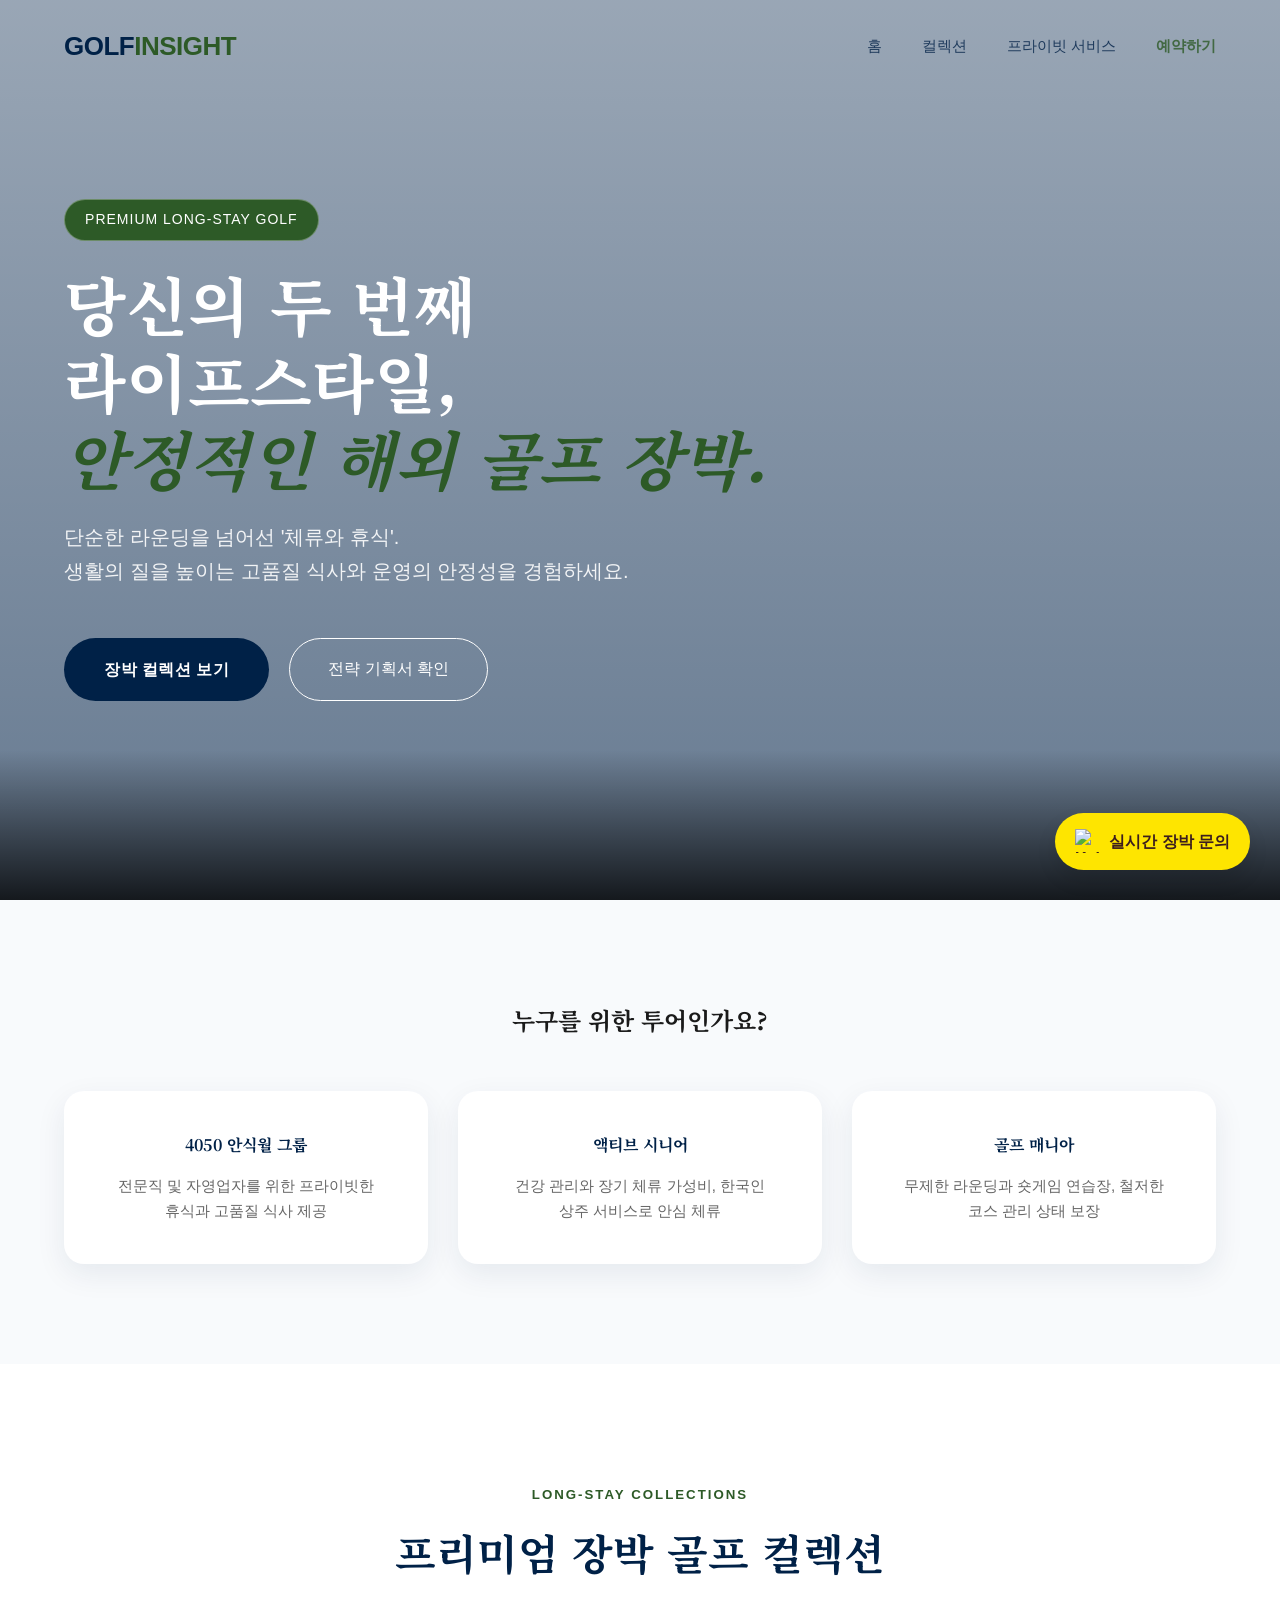
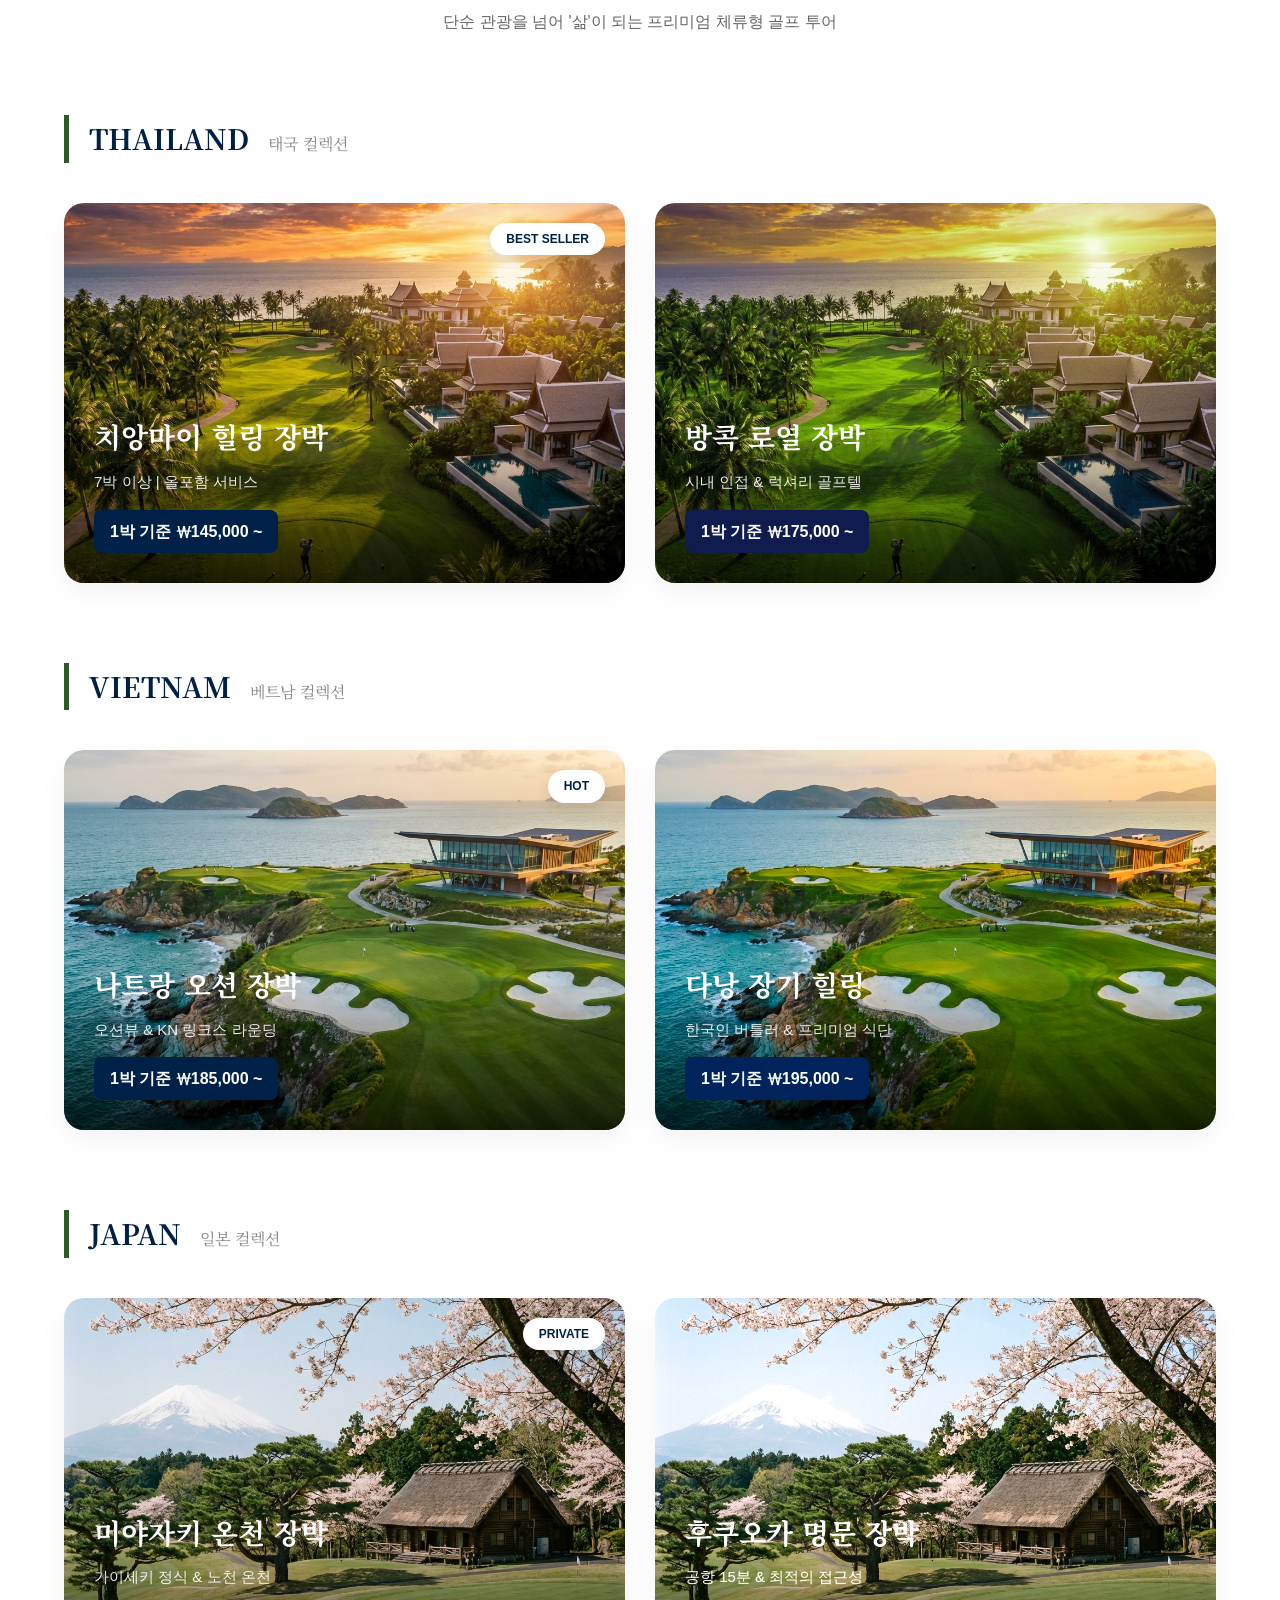
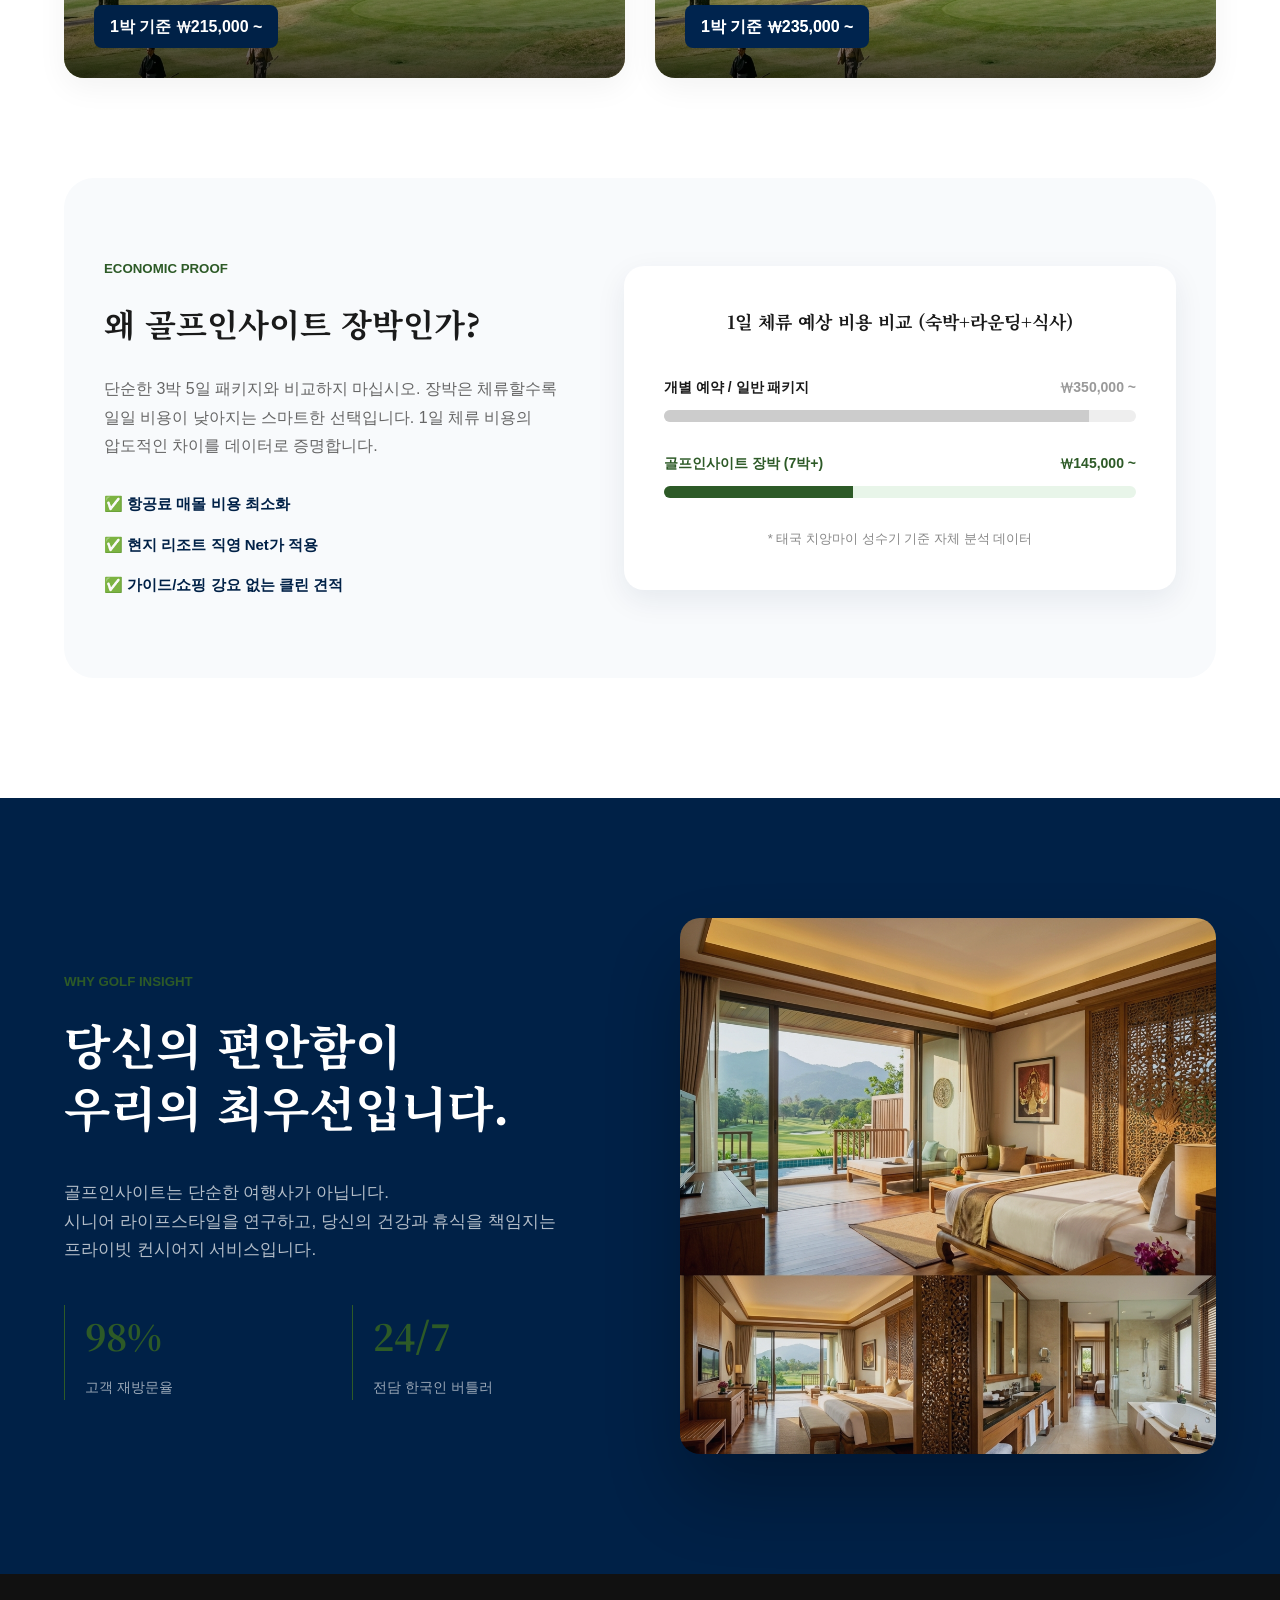
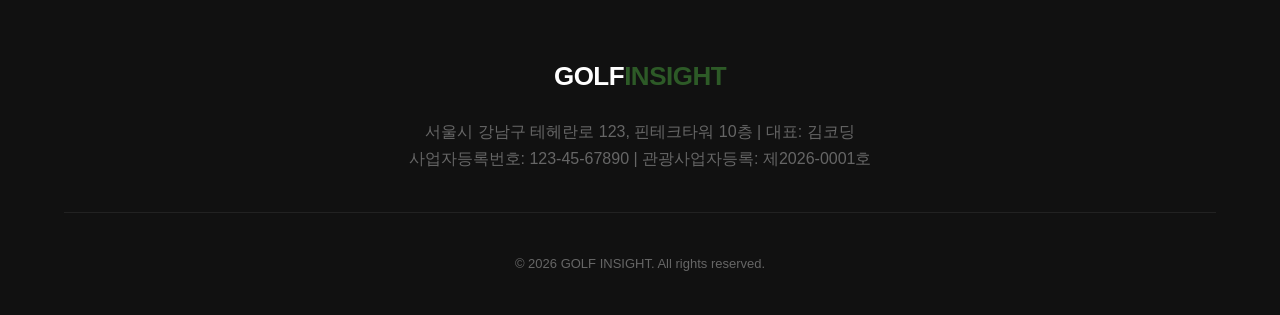
==== index.html @ 1e16a537 "Initialize Premium Golf Long-stay Platform with Firebase and Admin Dashboard" ====
<!DOCTYPE html>
<html lang="ko">

<head>
    <meta charset="UTF-8">
    <meta name="viewport" content="width=device-width, initial-scale=1.0">
    <title>골프인사이트 | 시니어 프리미엄 골프 투어</title>
    <meta name="description" content="당신의 두 번째 청춘을 위한 명품 장박 골프. 치앙마이, 나트랑, 미야자키 프리미엄 골프 여행.">
    <link rel="stylesheet" href="style.css">
    <style>
        /* Page Specific Overrides */
        .hero {
            height: 100vh;
            background: linear-gradient(rgba(0, 33, 71, 0.4), rgba(0, 33, 71, 0.6)), url('modern_golf_longstay_hero_1771757573172.png');
            background-size: cover;
            background-position: center;
            display: flex;
            align-items: center;
            color: white;
            position: relative;
        }

        .hero::after {
            content: '';
            position: absolute;
            bottom: 0;
            left: 0;
            width: 100%;
            height: 150px;
            background: linear-gradient(to top, rgba(0, 0, 0, 0.8), transparent);
        }

        .hero-content {
            position: relative;
            z-index: 10;
            max-width: 900px;
            padding: 0 5%;
        }

        .hero-badge {
            display: inline-block;
            padding: 8px 20px;
            border: 1px solid rgba(255, 255, 255, 0.3);
            background: rgba(255, 255, 255, 0.1);
            backdrop-filter: blur(10px);
            border-radius: 50px;
            font-size: 14px;
            letter-spacing: 1px;
            margin-bottom: 24px;
            color: var(--accent);
            text-transform: uppercase;
        }

        .hero h1 {
            font-size: clamp(40px, 5vw, 72px);
            line-height: 1.2;
            margin-bottom: 24px;
            font-weight: 700;
        }

        .hero h1 span {
            color: var(--accent);
            font-family: 'Noto Serif KR', serif;
            font-style: italic;
        }

        .hero p {
            font-size: clamp(16px, 2vw, 20px);
            opacity: 0.9;
            margin-bottom: 50px;
            max-width: 600px;
            font-weight: 300;
        }

        .tour-card {
            background: white;
            border-radius: 20px;
            overflow: hidden;
            box-shadow: 0 10px 30px rgba(0, 0, 0, 0.05);
            transition: all 0.4s ease;
            position: relative;
        }

        .tour-card:hover {
            transform: translateY(-10px);
            box-shadow: 0 30px 60px rgba(0, 0, 0, 0.1);
        }

        .card-img {
            height: 380px;
            background-size: cover;
            background-position: center;
            position: relative;
        }

        .card-img::before {
            content: '';
            position: absolute;
            top: 0;
            left: 0;
            width: 100%;
            height: 100%;
            background: linear-gradient(to bottom, transparent 60%, rgba(0, 0, 0, 0.7));
        }

        .card-overlay {
            position: absolute;
            bottom: 30px;
            left: 30px;
            color: white;
            z-index: 2;
        }

        .card-overlay h3 {
            font-size: 28px;
            margin-bottom: 8px;
            color: white;
        }

        .card-overlay p {
            font-size: 15px;
            opacity: 0.9;
            font-weight: 300;
        }

        .badge-top {
            position: absolute;
            top: 20px;
            right: 20px;
            background: white;
            color: var(--primary);
            padding: 6px 16px;
            border-radius: 30px;
            font-size: 12px;
            font-weight: 700;
            box-shadow: 0 5px 15px rgba(0, 0, 0, 0.1);
        }

        .price-chip {
            display: inline-block;
            background: var(--accent);
            color: white;
            padding: 8px 16px;
            border-radius: 8px;
            font-weight: 600;
            margin-top: 15px;
        }
    </style>
</head>

<body>
    <header class="header">
        <div class="container nav">
            <div class="logo">GOLF<span>INSIGHT</span></div>
            <nav class="nav-links">
                <a href="#hero">홈</a>
                <a href="#tours">컬렉션</a>
                <a href="#trust">프라이빗 서비스</a>
                <a href="detail.html" style="color: var(--accent); font-weight: 700;">예약하기</a>
            </nav>
        </div>
    </header>

    <main>
        <!-- Hero Section -->
        <section id="hero" class="hero">
            <div class="hero-content fade-in-up">
                <span class="hero-badge" style="background: var(--accent); color: white;">PREMIUM LONG-STAY GOLF</span>
                <h1>당신의 두 번째 라이프스타일,<br><span>안정적인 해외 골프 장박.</span></h1>
                <p>단순한 라운딩을 넘어선 '체류와 휴식'.<br>생활의 질을 높이는 고품질 식사와 운영의 안정성을 경험하세요.</p>
                <div style="display: flex; gap: 20px;">
                    <a href="detail.html" class="btn-premium">장박 컬렉션 보기</a>
                    <a href="#tours" class="btn-outline">전략 기획서 확인</a>
                </div>
            </div>
        </section>

        <!-- Target Audience Section -->
        <section style="padding: 100px 0; background: var(--bg-alt);">
            <div class="container text-center">
                <h2 style="margin-bottom: 50px;">누구를 위한 투어인가요?</h2>
                <div style="display: grid; grid-template-columns: repeat(auto-fit, minmax(280px, 1fr)); gap: 30px;">
                    <div style="background: white; padding: 40px; border-radius: 20px; box-shadow: var(--shadow);">
                        <h4 style="color: var(--primary); margin-bottom: 15px;">4050 안식월 그룹</h4>
                        <p style="font-size: 15px; color: #666;">전문직 및 자영업자를 위한 프라이빗한 휴식과 고품질 식사 제공</p>
                    </div>
                    <div style="background: white; padding: 40px; border-radius: 20px; box-shadow: var(--shadow);">
                        <h4 style="color: var(--primary); margin-bottom: 15px;">액티브 시니어</h4>
                        <p style="font-size: 15px; color: #666;">건강 관리와 장기 체류 가성비, 한국인 상주 서비스로 안심 체류</p>
                    </div>
                    <div style="background: white; padding: 40px; border-radius: 20px; box-shadow: var(--shadow);">
                        <h4 style="color: var(--primary); margin-bottom: 15px;">골프 매니아</h4>
                        <p style="font-size: 15px; color: #666;">무제한 라운딩과 숏게임 연습장, 철저한 코스 관리 상태 보장</p>
                    </div>
                </div>
            </div>
        </section>

        <!-- Collections Section -->
        <section id="tours" style="padding: 120px 0; background: #fff;">
            <div class="container">
                <div style="text-align: center; margin-bottom: 80px;">
                    <h5 style="color: var(--accent); letter-spacing: 2px; font-weight: 600; margin-bottom: 10px;">
                        LONG-STAY COLLECTIONS</h5>
                    <h2 style="font-size: 42px; font-weight: 700; color: var(--primary);">프리미엄 장박 골프 컬렉션</h2>
                    <p style="color: #666; margin-top: 20px;">단순 관광을 넘어 '삶'이 되는 프리미엄 체류형 골프 투어</p>
                </div>

                <div style="display: flex; flex-direction: column; gap: 80px;">
                    <!-- THAILAND SECTION -->
                    <div>
                        <div style="border-left: 5px solid var(--accent); padding-left: 20px; margin-bottom: 40px;">
                            <h3 style="font-size: 28px; color: var(--primary);">THAILAND <span
                                    style="font-size: 16px; font-weight: 400; color: #888; margin-left: 10px;">태국
                                    컬렉션</span></h3>
                        </div>
                        <div id="thailand-grid"
                            style="display: grid; grid-template-columns: repeat(auto-fit, minmax(350px, 1fr)); gap: 30px;">
                            <a href="detail.html" class="tour-card">
                                <div class="card-img" style="background-image: url('thailand.png');">
                                    <span class="badge-top">BEST SELLER</span>
                                    <div class="card-overlay">
                                        <h3>치앙마이 힐링 장박</h3>
                                        <p>7박 이상 | 올포함 서비스</p>
                                        <div class="price-chip" style="background: var(--primary); color: white;">1박 기준
                                            ₩145,000 ~</div>
                                    </div>
                                </div>
                            </a>
                            <div class="tour-card">
                                <div class="card-img"
                                    style="background-image: url('thailand.png'); filter: hue-rotate(20deg);">
                                    <div class="card-overlay">
                                        <h3>방콕 로열 장박</h3>
                                        <p>시내 인접 & 럭셔리 골프텔</p>
                                        <div class="price-chip" style="background: var(--primary); color: white;">1박 기준
                                            ₩175,000 ~</div>
                                    </div>
                                </div>
                            </div>
                        </div>
                    </div>

                    <!-- VIETNAM SECTION -->
                    <div>
                        <div style="border-left: 5px solid var(--accent); padding-left: 20px; margin-bottom: 40px;">
                            <h3 style="font-size: 28px; color: var(--primary);">VIETNAM <span
                                    style="font-size: 16px; font-weight: 400; color: #888; margin-left: 10px;">베트남
                                    컬렉션</span></h3>
                        </div>
                        <div id="vietnam-grid"
                            style="display: grid; grid-template-columns: repeat(auto-fit, minmax(350px, 1fr)); gap: 30px;">
                            <div class="tour-card">
                                <div class="card-img" style="background-image: url('vietnam.png');">
                                    <span class="badge-top">HOT</span>
                                    <div class="card-overlay">
                                        <h3>나트랑 오션 장박</h3>
                                        <p>오션뷰 & KN 링크스 라운딩</p>
                                        <div class="price-chip" style="background: var(--primary); color: white;">1박 기준
                                            ₩185,000 ~</div>
                                    </div>
                                </div>
                            </div>
                            <div class="tour-card">
                                <div class="card-img"
                                    style="background-image: url('vietnam.png'); filter: saturate(1.5);">
                                    <div class="card-overlay">
                                        <h3>다낭 장기 힐링</h3>
                                        <p>한국인 버틀러 & 프리미엄 식단</p>
                                        <div class="price-chip" style="background: var(--primary); color: white;">1박 기준
                                            ₩195,000 ~</div>
                                    </div>
                                </div>
                            </div>
                        </div>
                    </div>

                    <!-- JAPAN SECTION -->
                    <div>
                        <div style="border-left: 5px solid var(--accent); padding-left: 20px; margin-bottom: 40px;">
                            <h3 style="font-size: 28px; color: var(--primary);">JAPAN <span
                                    style="font-size: 16px; font-weight: 400; color: #888; margin-left: 10px;">일본
                                    컬렉션</span></h3>
                        </div>
                        <div id="japan-grid"
                            style="display: grid; grid-template-columns: repeat(auto-fit, minmax(350px, 1fr)); gap: 30px;">
                            <div class="tour-card">
                                <div class="card-img" style="background-image: url('japan.png');">
                                    <span class="badge-top">PRIVATE</span>
                                    <div class="card-overlay">
                                        <h3>미야자키 온천 장박</h3>
                                        <p>가이세키 정식 & 노천 온천</p>
                                        <div class="price-chip" style="background: var(--primary); color: white;">1박 기준
                                            ₩215,000 ~</div>
                                    </div>
                                </div>
                            </div>
                            <div class="tour-card">
                                <div class="card-img"
                                    style="background-image: url('japan.png'); filter: brightness(1.1);">
                                    <div class="card-overlay">
                                        <h3>후쿠오카 명문 장박</h3>
                                        <p>공항 15분 & 최적의 접근성</p>
                                        <div class="price-chip" style="background: var(--primary); color: white;">1박 기준
                                            ₩235,000 ~</div>
                                    </div>
                                </div>
                            </div>
                        </div>
                    </div>
                </div>

                <!-- Economic Proof Section -->
                <div
                    style="margin-top: 100px; background: var(--bg-alt); padding: 80px 40px; border-radius: 30px; display: grid; grid-template-columns: 1fr 1.2fr; gap: 60px; align-items: center;">
                    <div>
                        <h5 style="color: var(--accent); margin-bottom: 15px;">ECONOMIC PROOF</h5>
                        <h2 style="font-size: 32px; margin-bottom: 25px;">왜 골프인사이트 장박인가?</h2>
                        <p style="color: #666; line-height: 1.8; margin-bottom: 30px;">
                            단순한 3박 5일 패키지와 비교하지 마십시오. 장박은 체류할수록 일일 비용이 낮아지는 스마트한 선택입니다. 1일 체류 비용의 압도적인 차이를 데이터로 증명합니다.
                        </p>
                        <ul style="display: grid; gap: 15px;">
                            <li
                                style="display: flex; align-items: center; gap: 10px; font-size: 15px; color: var(--primary); font-weight: 600;">
                                ✅ 항공료 매몰 비용 최소화</li>
                            <li
                                style="display: flex; align-items: center; gap: 10px; font-size: 15px; color: var(--primary); font-weight: 600;">
                                ✅ 현지 리조트 직영 Net가 적용</li>
                            <li
                                style="display: flex; align-items: center; gap: 10px; font-size: 15px; color: var(--primary); font-weight: 600;">
                                ✅ 가이드/쇼핑 강요 없는 클린 견적</li>
                        </ul>
                    </div>
                    <!-- Comparison Chart (CSS Based) -->
                    <div style="background: white; padding: 40px; border-radius: 20px; box-shadow: var(--shadow);">
                        <h4 style="text-align: center; margin-bottom: 40px; font-size: 18px;">1일 체류 예상 비용 비교 (숙박+라운딩+식사)
                        </h4>

                        <div style="margin-bottom: 30px;">
                            <div
                                style="display: flex; justify-content: space-between; margin-bottom: 10px; font-size: 14px; font-weight: 600;">
                                <span>개별 예약 / 일반 패키지</span>
                                <span style="color: #999;">₩350,000 ~</span>
                            </div>
                            <div style="height: 12px; background: #eee; border-radius: 10px; overflow: hidden;">
                                <div style="height: 100%; width: 90%; background: #ccc;"></div>
                            </div>
                        </div>

                        <div>
                            <div
                                style="display: flex; justify-content: space-between; margin-bottom: 10px; font-size: 14px; font-weight: 700; color: var(--accent);">
                                <span>골프인사이트 장박 (7박+)</span>
                                <span>₩145,000 ~</span>
                            </div>
                            <div style="height: 12px; background: #e8f5e9; border-radius: 10px; overflow: hidden;">
                                <div style="height: 100%; width: 40%; background: var(--accent);"></div>
                            </div>
                        </div>

                        <p style="margin-top: 30px; text-align: center; font-size: 13px; color: #888;">* 태국 치앙마이 성수기 기준
                            자체 분석 데이터</p>
                    </div>
                </div>
            </div>
        </section>

        <!-- Trust Section -->
        <section id="trust" style="background: var(--primary); padding: 120px 0; color: white;">
            <div class="container"
                style="display: grid; grid-template-columns: 1fr 1fr; gap: 80px; align-items: center;">
                <div>
                    <h5 style="color: var(--accent); margin-bottom: 20px;">WHY GOLF INSIGHT</h5>
                    <h2 style="font-size: 48px; line-height: 1.3; margin-bottom: 40px;">당신의 편안함이<br>우리의 최우선입니다.</h2>
                    <p style="opacity: 0.7; margin-bottom: 40px; font-size: 17px;">골프인사이트는 단순한 여행사가 아닙니다.<br>시니어 라이프스타일을
                        연구하고, 당신의 건강과 휴식을 책임지는<br>프라이빗 컨시어지 서비스입니다.</p>

                    <div style="display: grid; grid-template-columns: 1fr 1fr; gap: 40px;">
                        <div style="border-left: 1px solid var(--accent); padding-left: 20px;">
                            <h4 style="font-size: 36px; color: var(--accent); margin-bottom: 10px;">98%</h4>
                            <p style="font-size: 14px; opacity: 0.6;">고객 재방문율</p>
                        </div>
                        <div style="border-left: 1px solid var(--accent); padding-left: 20px;">
                            <h4 style="font-size: 36px; color: var(--accent); margin-bottom: 10px;">24/7</h4>
                            <p style="font-size: 14px; opacity: 0.6;">전담 한국인 버틀러</p>
                        </div>
                    </div>
                </div>
                <div>
                    <img src="room.png" alt="Luxury Room"
                        style="border-radius: 20px; box-shadow: 0 40px 80px rgba(0,0,0,0.3); opacity: 0.9;">
                </div>
            </div>
        </section>
    </main>

    <footer style="background: #111; color: #666; padding: 80px 0 40px;">
        <div class="container" style="text-align: center;">
            <div class="logo" style="margin-bottom: 20px; color: white;">GOLF<span>INSIGHT</span></div>
            <p style="margin-bottom: 40px;">서울시 강남구 테헤란로 123, 핀테크타워 10층 | 대표: 김코딩<br>사업자등록번호: 123-45-67890 | 관광사업자등록:
                제2026-0001호</p>
            <p style="font-size: 13px; border-top: 1px solid #222; padding-top: 40px;">&copy; 2026 GOLF INSIGHT. All
                rights reserved.</p>
        </div>
    </footer>

    <div id="kakao-widget" style="position: fixed; bottom: 30px; right: 30px; z-index: 9999; cursor: pointer;">
        <div
            style="background: #fee500; color: #3c1e1e; padding: 15px 20px; border-radius: 50px; display: flex; align-items: center; gap: 10px; font-weight: 700; box-shadow: 0 10px 20px rgba(0,0,0,0.1);">
            <img src="https://developers.kakao.com/assets/img/about/logos/kakaotalksharing/kakaotalk_sharing_btn_medium.png"
                width="24" height="24" alt="Kakao">
            실시간 장박 문의
        </div>
    </div>

    <script src="script.js"></script>
    <script>
        // Inline script for hero animation just in case
        window.addEventListener('scroll', function () {
            const header = document.querySelector('.header');
            if (window.scrollY > 50) {
                header.classList.add('scrolled');
            } else {
                header.classList.remove('scrolled');
            }
        });
    </script>
    <script type="module">
        import { initializeApp } from "https://www.gstatic.com/firebasejs/12.9.0/firebase-app.js";
        import { getFirestore, collection, getDocs, query, orderBy } from "https://www.gstatic.com/firebasejs/12.9.0/firebase-firestore.js";

        const firebaseConfig = {
            apiKey: "AIzaSyA3M8WPLdWnYi1vvXI-gmeQmXx7R2zmkgg",
            authDomain: "golf-insight-ed4f1.firebaseapp.com",
            projectId: "golf-insight-ed4f1",
            storageBucket: "golf-insight-ed4f1.firebasestorage.app",
            messagingSenderId: "689916258177",
            appId: "1:689916258177:web:8e5b8be5b0b6a585082a80",
            measurementId: "G-FMX5NKG9VJ"
        };

        const app = initializeApp(firebaseConfig);
        const db = getFirestore(app);
        const productsCol = collection(db, "products");

        async function loadProducts() {
            try {
                const q = query(productsCol, orderBy("createdAt", "desc"));
                const querySnapshot = await getDocs(q);

                querySnapshot.forEach(docSnap => {
                    const product = docSnap.data();
                    const gridId = `${product.country.toLowerCase()}-grid`;
                    const grid = document.getElementById(gridId);

                    if (grid) {
                        const card = document.createElement('div');
                        card.className = 'tour-card';
                        card.innerHTML = `
                            <div class="card-img" style="background-image: url('${product.image}');">
                                ${product.badge ? `<span class="badge-top">${product.badge}</span>` : ''}
                                <div class="card-overlay">
                                    <h3>${product.title}</h3>
                                    <p>${product.highlights}</p>
                                    <div class="price-chip" style="background: var(--primary); color: white;">1박 기준 ₩${Number(product.price).toLocaleString()} ~</div>
                                </div>
                            </div>
                        `;
                        grid.appendChild(card);
                    }
                });
            } catch (error) {
                console.error("Error loading products from Firestore:", error);
            }
        }

        document.addEventListener('DOMContentLoaded', loadProducts);
    </script>
</body>

</html>
---- style.css ----
@import url('https://fonts.googleapis.com/css2?family=Noto+Serif+KR:wght@300;400;600;700&family=Pretendard:wght@300;400;600;700&display=swap');

:root {
    --primary: #002147;
    /* Deep Navy - Trust */
    --primary-light: #003366;
    --accent: #2D5A27;
    /* Golf Green - Luxury */
    --accent-light: #e8f5e9;
    --text-dark: #1a1a1a;
    --text-light: #ffffff;
    --bg-light: #ffffff;
    /* Clean White Background */
    --bg-alt: #f8fafc;
    --white: #ffffff;
    --border: #e2e8f0;
    --shadow: 0 10px 30px rgba(0, 33, 71, 0.08);
    --transition: all 0.4s cubic-bezier(0.4, 0, 0.2, 1);
}

* {
    margin: 0;
    padding: 0;
    box-sizing: border-box;
}

body {
    font-family: 'Pretendard', sans-serif;
    color: var(--text-dark);
    line-height: 1.7;
    background-color: var(--bg-light);
    word-break: keep-all;
    /* Korean typography best practice */
}

h1,
h2,
h3,
h4,
.serif {
    font-family: 'Noto Serif KR', serif;
}

.container {
    max-width: 1200px;
    margin: 0 auto;
    padding: 0 24px;
}

a {
    text-decoration: none;
    color: inherit;
    transition: var(--transition);
}

ul {
    list-style: none;
}

img {
    max-width: 100%;
    display: block;
}

/* Header */
.header {
    position: fixed;
    top: 0;
    left: 0;
    width: 100%;
    z-index: 1000;
    padding: 24px 0;
    transition: var(--transition);
}

.header.scrolled {
    background: rgba(255, 255, 255, 0.95);
    backdrop-filter: blur(20px);
    padding: 16px 0;
    box-shadow: 0 4px 30px rgba(0, 0, 0, 0.03);
}

.nav {
    display: flex;
    justify-content: space-between;
    align-items: center;
}

.logo {
    font-size: 26px;
    font-weight: 700;
    letter-spacing: -0.5px;
    color: var(--primary);
}

.logo span {
    color: var(--accent);
}

.nav-links {
    display: flex;
    gap: 40px;
}

.nav-links a {
    font-size: 15px;
    font-weight: 500;
    color: var(--primary);
    opacity: 0.8;
}

.nav-links a:hover {
    color: var(--accent);
    opacity: 1;
}

/* Typography Utilities */
.text-gold {
    color: var(--accent);
}

.text-center {
    text-align: center;
}

.mb-20 {
    margin-bottom: 20px;
}

.mb-40 {
    margin-bottom: 40px;
}

.mb-60 {
    margin-bottom: 60px;
}

/* Buttons */
.btn-premium {
    display: inline-block;
    padding: 18px 40px;
    background: var(--primary);
    color: var(--white);
    border-radius: 0;
    /* Sharp edges for luxury feel, or keep rounded? Let's go rounded for modern feel */
    border-radius: 100px;
    font-weight: 600;
    font-size: 16px;
    letter-spacing: 0.5px;
    transition: var(--transition);
}

.btn-premium:hover {
    background: var(--accent);
    transform: translateY(-3px);
    box-shadow: 0 10px 20px rgba(212, 175, 55, 0.3);
}

.btn-outline {
    display: inline-block;
    padding: 16px 38px;
    border: 1px solid var(--white);
    color: var(--white);
    border-radius: 100px;
    font-weight: 500;
}

.btn-outline:hover {
    background: var(--white);
    color: var(--primary);
}

/* Animations */
@keyframes fadeInUp {
    from {
        opacity: 0;
        transform: translateY(40px);
    }

    to {
        opacity: 1;
        transform: translateY(0);
    }
}

.fade-in-up {
    animation: fadeInUp 1s cubic-bezier(0.22, 1, 0.36, 1) forwards;
}
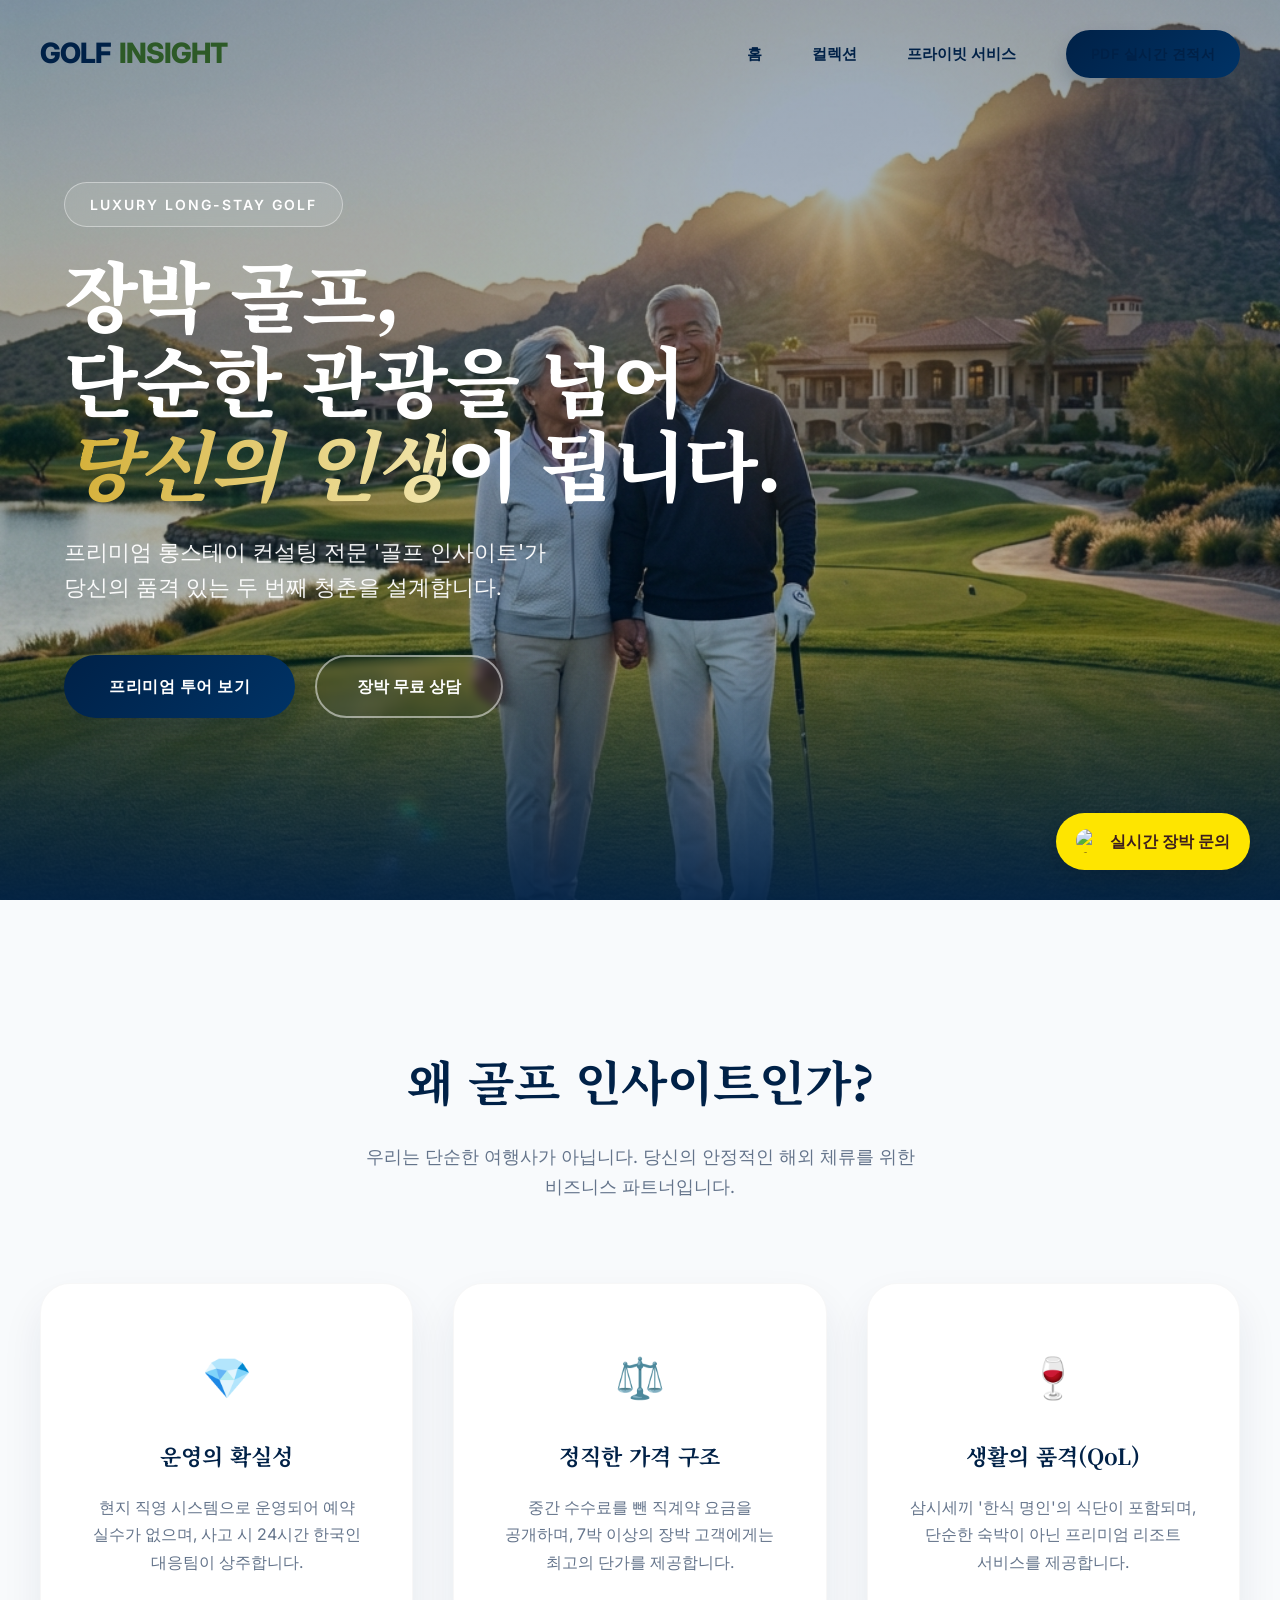
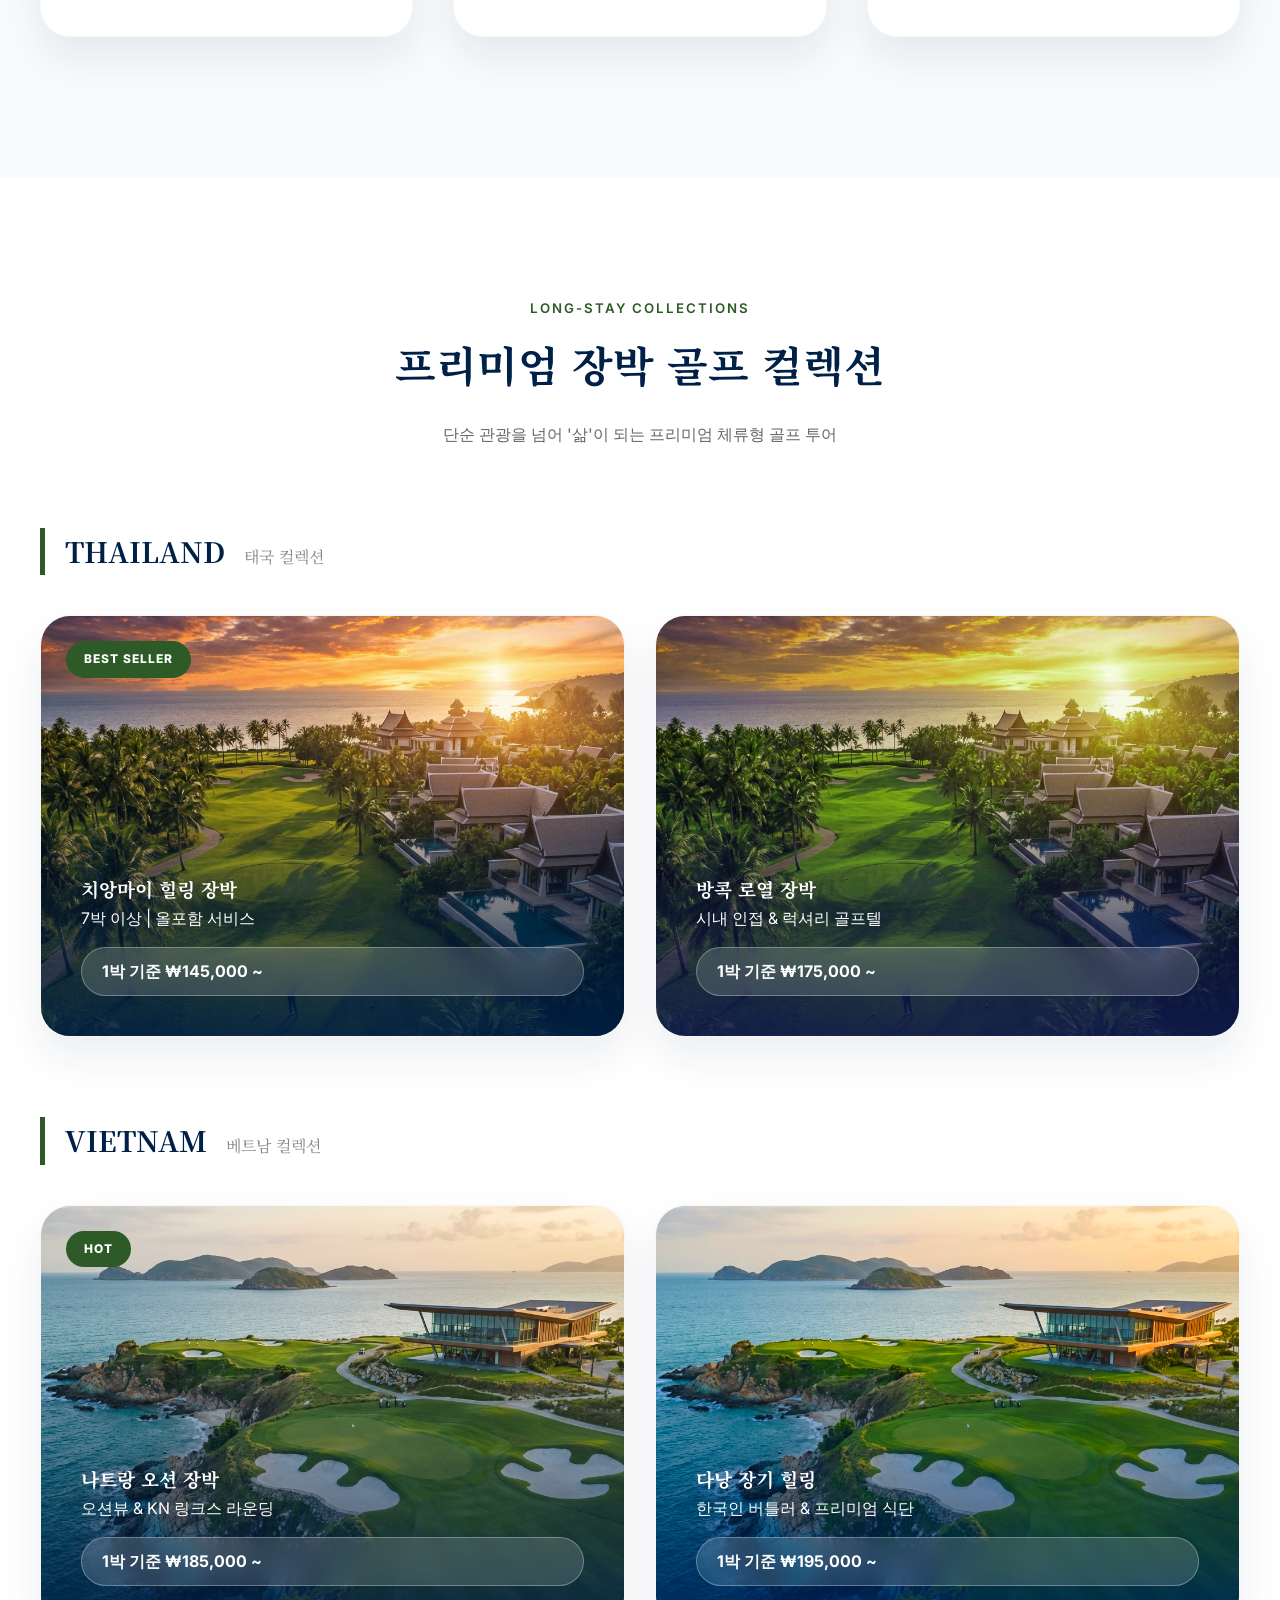
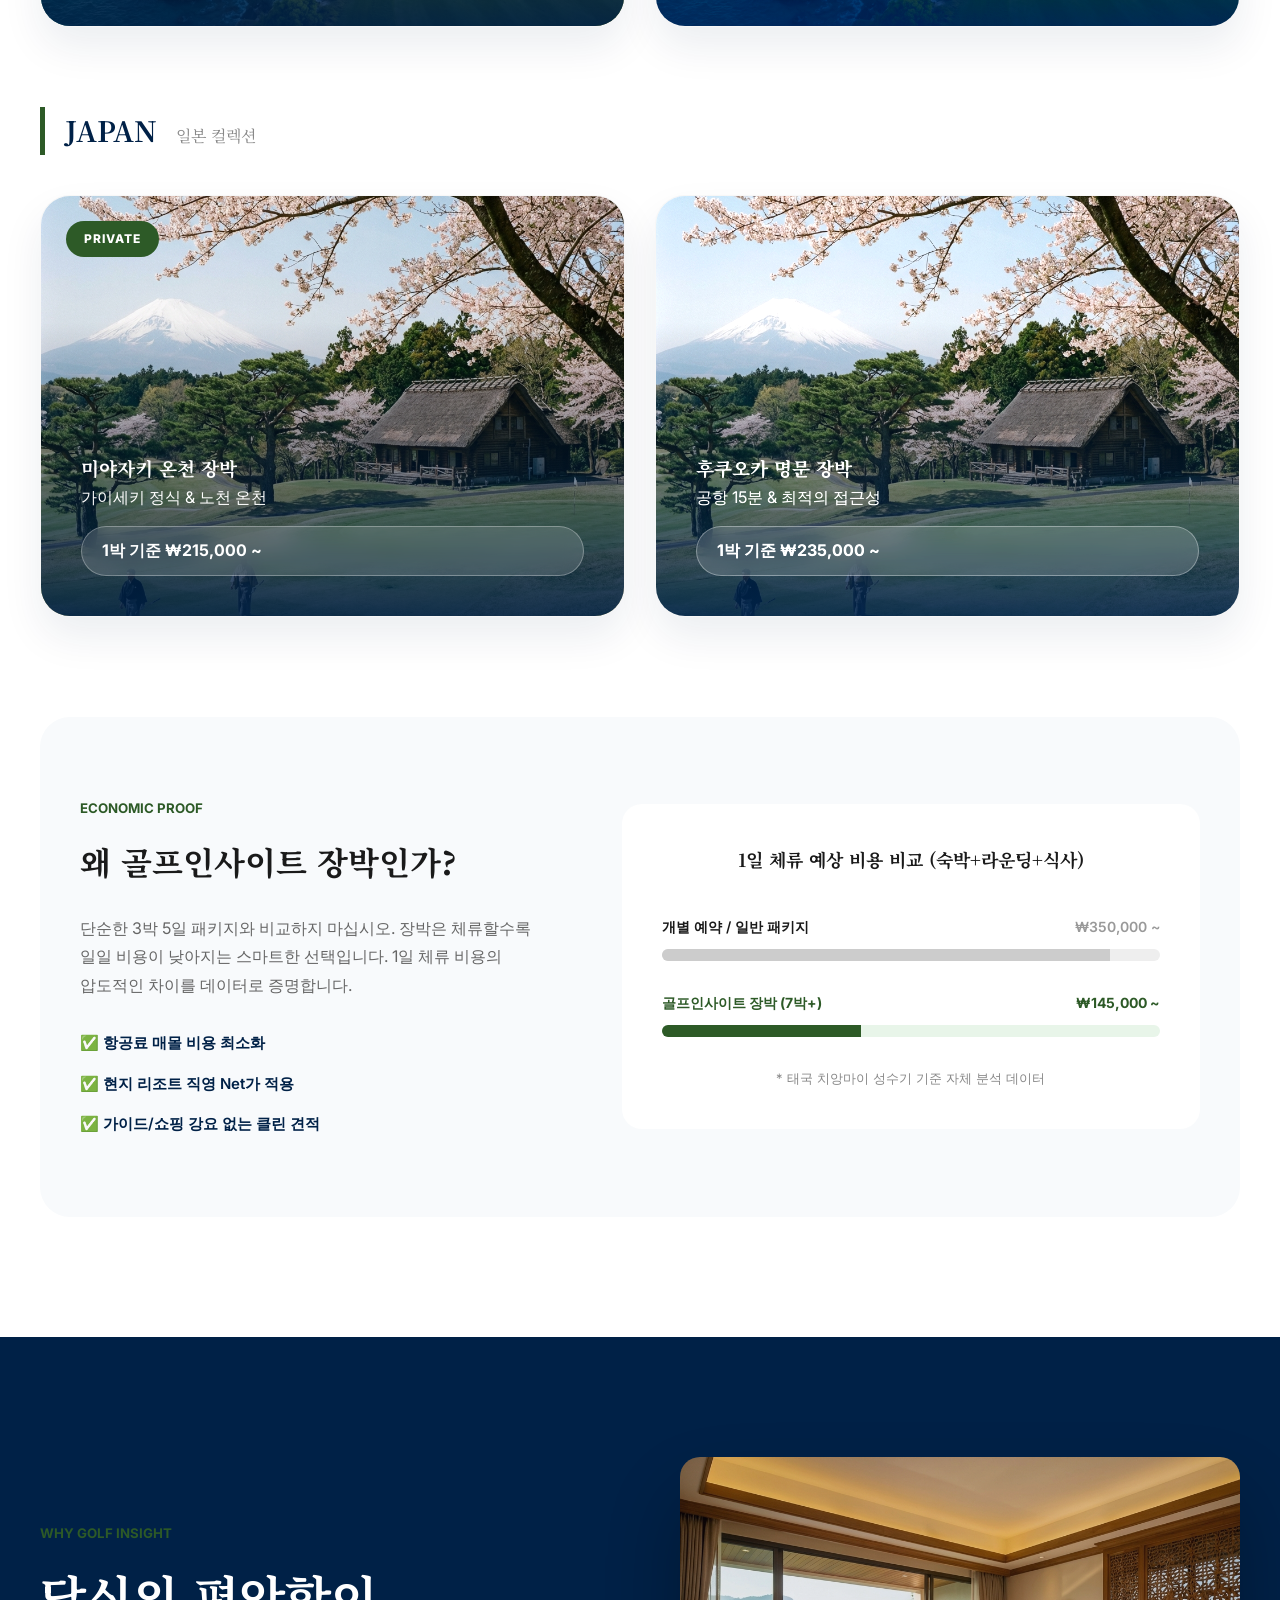
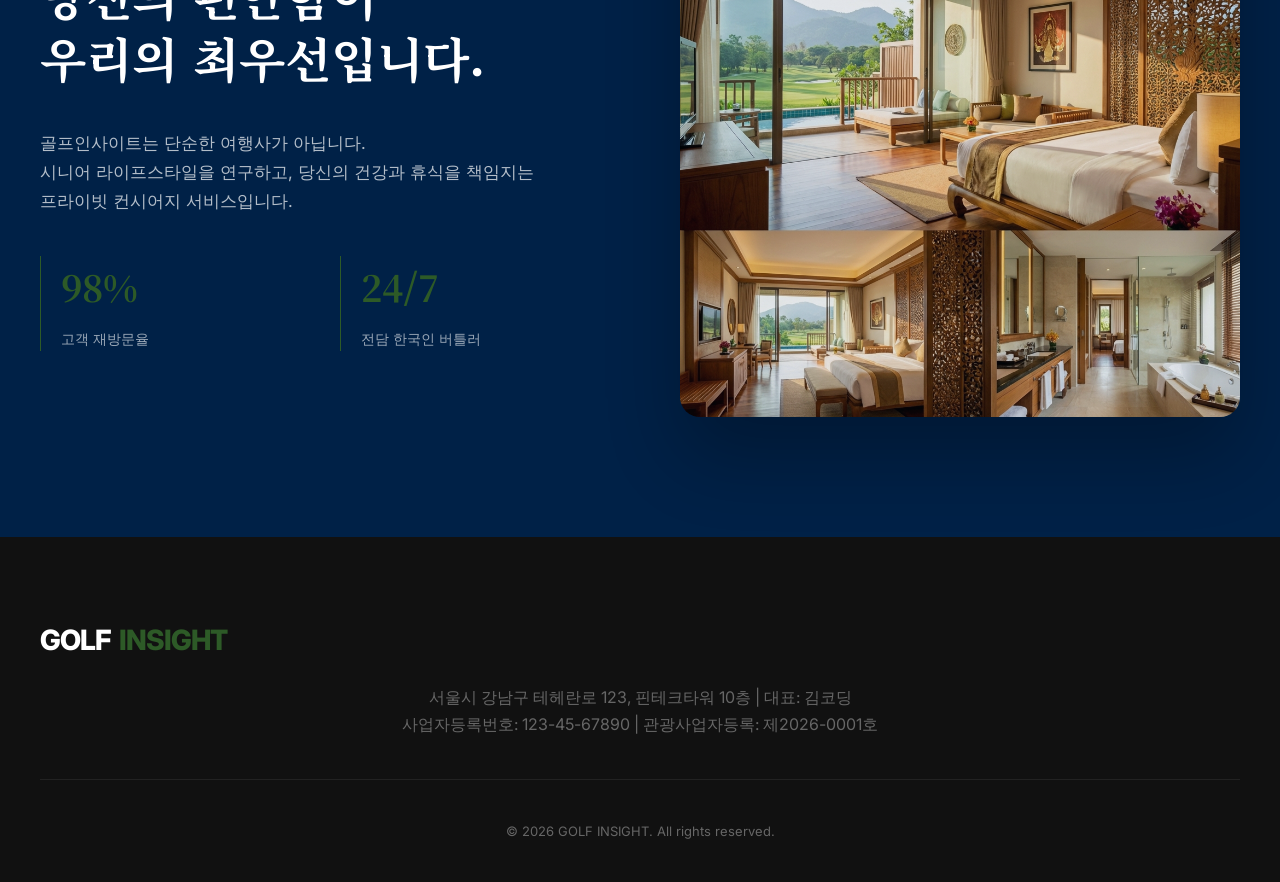
==== commit 15353c1c: "Upgrade UI to Modern Premium design with consistent typography and fixed hero images" ====
--- a/index.html
+++ b/index.html
@@ -11,7 +11,7 @@
         /* Page Specific Overrides */
         .hero {
             height: 100vh;
-            background: linear-gradient(rgba(0, 33, 71, 0.4), rgba(0, 33, 71, 0.6)), url('modern_golf_longstay_hero_1771757573172.png');
+            background: linear-gradient(rgba(0, 33, 71, 0.4), rgba(0, 33, 71, 0.2)), url('premium_golf_hero_1771201546281.png');
             background-size: cover;
             background-position: center;
             display: flex;
@@ -26,124 +26,78 @@
             bottom: 0;
             left: 0;
             width: 100%;
-            height: 150px;
-            background: linear-gradient(to top, rgba(0, 0, 0, 0.8), transparent);
+            height: 250px;
+            background: linear-gradient(to top, rgba(0, 33, 71, 0.9), transparent);
         }
 
         .hero-content {
             position: relative;
             z-index: 10;
-            max-width: 900px;
+            max-width: 1000px;
             padding: 0 5%;
         }
 
         .hero-badge {
             display: inline-block;
-            padding: 8px 20px;
-            border: 1px solid rgba(255, 255, 255, 0.3);
+            padding: 10px 25px;
+            border: 1px solid rgba(255, 255, 255, 0.4);
             background: rgba(255, 255, 255, 0.1);
-            backdrop-filter: blur(10px);
-            border-radius: 50px;
+            backdrop-filter: blur(15px);
+            border-radius: 100px;
             font-size: 14px;
-            letter-spacing: 1px;
+            letter-spacing: 2px;
             margin-bottom: 24px;
-            color: var(--accent);
+            color: var(--white);
             text-transform: uppercase;
+            font-weight: 600;
         }
 
         .hero h1 {
-            font-size: clamp(40px, 5vw, 72px);
-            line-height: 1.2;
-            margin-bottom: 24px;
-            font-weight: 700;
+            font-size: clamp(45px, 6vw, 84px);
+            line-height: 1.1;
+            margin-bottom: 30px;
+            font-weight: 800;
+            letter-spacing: -2px;
         }
 
         .hero h1 span {
             color: var(--accent);
             font-family: 'Noto Serif KR', serif;
             font-style: italic;
+            background: linear-gradient(to right, #D4AF37, #F1E5AC);
+            -webkit-background-clip: text;
+            background-clip: text;
+            -webkit-text-fill-color: transparent;
         }
 
         .hero p {
-            font-size: clamp(16px, 2vw, 20px);
-            opacity: 0.9;
+            font-size: clamp(18px, 2.5vw, 22px);
+            opacity: 0.95;
             margin-bottom: 50px;
-            max-width: 600px;
-            font-weight: 300;
-        }
-
-        .tour-card {
-            background: white;
-            border-radius: 20px;
-            overflow: hidden;
-            box-shadow: 0 10px 30px rgba(0, 0, 0, 0.05);
-            transition: all 0.4s ease;
-            position: relative;
-        }
-
-        .tour-card:hover {
+            max-width: 650px;
+            font-weight: 400;
+            line-height: 1.6;
+        }
+
+        .trust-card {
+            padding: 60px 40px;
+            background: #fff;
+            border-radius: 30px;
+            box-shadow: var(--shadow-premium);
+            transition: var(--transition);
+            text-align: center;
+            border: 1px solid rgba(0, 0, 0, 0.03);
+        }
+
+        .trust-card:hover {
             transform: translateY(-10px);
-            box-shadow: 0 30px 60px rgba(0, 0, 0, 0.1);
-        }
-
-        .card-img {
-            height: 380px;
-            background-size: cover;
-            background-position: center;
-            position: relative;
-        }
-
-        .card-img::before {
-            content: '';
-            position: absolute;
-            top: 0;
-            left: 0;
-            width: 100%;
-            height: 100%;
-            background: linear-gradient(to bottom, transparent 60%, rgba(0, 0, 0, 0.7));
-        }
-
-        .card-overlay {
-            position: absolute;
-            bottom: 30px;
-            left: 30px;
-            color: white;
-            z-index: 2;
-        }
-
-        .card-overlay h3 {
-            font-size: 28px;
-            margin-bottom: 8px;
-            color: white;
-        }
-
-        .card-overlay p {
-            font-size: 15px;
-            opacity: 0.9;
-            font-weight: 300;
-        }
-
-        .badge-top {
-            position: absolute;
-            top: 20px;
-            right: 20px;
-            background: white;
-            color: var(--primary);
-            padding: 6px 16px;
-            border-radius: 30px;
-            font-size: 12px;
-            font-weight: 700;
-            box-shadow: 0 5px 15px rgba(0, 0, 0, 0.1);
-        }
-
-        .price-chip {
-            display: inline-block;
-            background: var(--accent);
-            color: white;
-            padding: 8px 16px;
-            border-radius: 8px;
-            font-weight: 600;
-            margin-top: 15px;
+            border-color: var(--accent);
+        }
+
+        .trust-icon {
+            font-size: 40px;
+            margin-bottom: 25px;
+            display: block;
         }
     </style>
 </head>
@@ -156,7 +110,7 @@
                 <a href="#hero">홈</a>
                 <a href="#tours">컬렉션</a>
                 <a href="#trust">프라이빗 서비스</a>
-                <a href="detail.html" style="color: var(--accent); font-weight: 700;">예약하기</a>
+                <a href="detail.html" class="btn-premium" style="padding: 12px 25px; font-size: 14px;">PDF 실시간 견적서</a>
             </nav>
         </div>
     </header>
@@ -165,32 +119,41 @@
         <!-- Hero Section -->
         <section id="hero" class="hero">
             <div class="hero-content fade-in-up">
-                <span class="hero-badge" style="background: var(--accent); color: white;">PREMIUM LONG-STAY GOLF</span>
-                <h1>당신의 두 번째 라이프스타일,<br><span>안정적인 해외 골프 장박.</span></h1>
-                <p>단순한 라운딩을 넘어선 '체류와 휴식'.<br>생활의 질을 높이는 고품질 식사와 운영의 안정성을 경험하세요.</p>
+                <span class="hero-badge">Luxury Long-stay Golf</span>
+                <h1>장박 골프, <br>단순한 관광을 넘어 <br><span>당신의 인생</span>이 됩니다.</h1>
+                <p>프리미엄 롱스테이 컨설팅 전문 '골프 인사이트'가<br>당신의 품격 있는 두 번째 청춘을 설계합니다.</p>
                 <div style="display: flex; gap: 20px;">
-                    <a href="detail.html" class="btn-premium">장박 컬렉션 보기</a>
-                    <a href="#tours" class="btn-outline">전략 기획서 확인</a>
+                    <a href="#tours" class="btn-premium">프리미엄 투어 보기</a>
+                    <a href="detail.html" class="btn-outline">장박 무료 상담</a>
                 </div>
             </div>
         </section>
 
         <!-- Target Audience Section -->
-        <section style="padding: 100px 0; background: var(--bg-alt);">
-            <div class="container text-center">
-                <h2 style="margin-bottom: 50px;">누구를 위한 투어인가요?</h2>
-                <div style="display: grid; grid-template-columns: repeat(auto-fit, minmax(280px, 1fr)); gap: 30px;">
-                    <div style="background: white; padding: 40px; border-radius: 20px; box-shadow: var(--shadow);">
-                        <h4 style="color: var(--primary); margin-bottom: 15px;">4050 안식월 그룹</h4>
-                        <p style="font-size: 15px; color: #666;">전문직 및 자영업자를 위한 프라이빗한 휴식과 고품질 식사 제공</p>
-                    </div>
-                    <div style="background: white; padding: 40px; border-radius: 20px; box-shadow: var(--shadow);">
-                        <h4 style="color: var(--primary); margin-bottom: 15px;">액티브 시니어</h4>
-                        <p style="font-size: 15px; color: #666;">건강 관리와 장기 체류 가성비, 한국인 상주 서비스로 안심 체류</p>
-                    </div>
-                    <div style="background: white; padding: 40px; border-radius: 20px; box-shadow: var(--shadow);">
-                        <h4 style="color: var(--primary); margin-bottom: 15px;">골프 매니아</h4>
-                        <p style="font-size: 15px; color: #666;">무제한 라운딩과 숏게임 연습장, 철저한 코스 관리 상태 보장</p>
+        <section id="trust" style="padding: 140px 0; background: var(--bg-alt);">
+            <div class="container">
+                <div class="section-title text-center mb-80">
+                    <h2>왜 골프 인사이트인가?</h2>
+                    <p>우리는 단순한 여행사가 아닙니다. 당신의 안정적인 해외 체류를 위한 비즈니스 파트너입니다.</p>
+                </div>
+                <div style="display: grid; grid-template-columns: repeat(auto-fit, minmax(320px, 1fr)); gap: 40px;">
+                    <div class="trust-card">
+                        <span class="trust-icon">💎</span>
+                        <h4 style="font-size: 22px; margin-bottom: 20px; color: var(--primary);">운영의 확실성</h4>
+                        <p style="color: #64748b; font-size: 16px;">현지 직영 시스템으로 운영되어 예약 실수가 없으며, 사고 시 24시간 한국인 대응팀이
+                            상주합니다.</p>
+                    </div>
+                    <div class="trust-card">
+                        <span class="trust-icon">⚖️</span>
+                        <h4 style="font-size: 22px; margin-bottom: 20px; color: var(--primary);">정직한 가격 구조</h4>
+                        <p style="color: #64748b; font-size: 16px;">중간 수수료를 뺀 직계약 요금을 공개하며, 7박 이상의 장박 고객에게는 최고의 단가를
+                            제공합니다.</p>
+                    </div>
+                    <div class="trust-card">
+                        <span class="trust-icon">🍷</span>
+                        <h4 style="font-size: 22px; margin-bottom: 20px; color: var(--primary);">생활의 품격(QoL)</h4>
+                        <p style="color: #64748b; font-size: 16px;">삼시세끼 '한식 명인'의 식단이 포함되며, 단순한 숙박이 아닌 프리미엄 리조트 서비스를
+                            제공합니다.</p>
                     </div>
                 </div>
             </div>
--- a/style.css
+++ b/style.css
@@ -1,4 +1,4 @@
-@import url('https://fonts.googleapis.com/css2?family=Noto+Serif+KR:wght@300;400;600;700&family=Pretendard:wght@300;400;600;700&display=swap');
+@import url('https://fonts.googleapis.com/css2?family=Noto+Serif+KR:wght@300;400;600;700&family=Inter:wght@300;400;600;700&display=swap');
 
 :root {
     --primary: #002147;
@@ -6,16 +6,21 @@
     --primary-light: #003366;
     --accent: #2D5A27;
     /* Golf Green - Luxury */
-    --accent-light: #e8f5e9;
+    --gold: #D4AF37;
+    /* Gold Accent */
+    --gold-light: #F1E5AC;
     --text-dark: #1a1a1a;
+    --text-gray: #64748b;
     --text-light: #ffffff;
     --bg-light: #ffffff;
-    /* Clean White Background */
     --bg-alt: #f8fafc;
     --white: #ffffff;
     --border: #e2e8f0;
-    --shadow: 0 10px 30px rgba(0, 33, 71, 0.08);
-    --transition: all 0.4s cubic-bezier(0.4, 0, 0.2, 1);
+    --shadow-sm: 0 1px 2px 0 rgb(0 0 0 / 0.05);
+    --shadow-md: 0 4px 6px -1px rgb(0 0 0 / 0.1), 0 2px 4px -2px rgb(0 0 0 / 0.1);
+    --shadow-lg: 0 10px 15px -3px rgb(0 0 0 / 0.1), 0 4px 6px -4px rgb(0 0 0 / 0.1);
+    --shadow-premium: 0 20px 40px rgba(0, 33, 71, 0.08);
+    --transition: all 0.5s cubic-bezier(0.4, 0, 0.2, 1);
 }
 
 * {
@@ -25,12 +30,12 @@
 }
 
 body {
-    font-family: 'Pretendard', sans-serif;
+    font-family: 'Inter', 'Pretendard', sans-serif;
     color: var(--text-dark);
     line-height: 1.7;
     background-color: var(--bg-light);
     word-break: keep-all;
-    /* Korean typography best practice */
+    -webkit-font-smoothing: antialiased;
 }
 
 h1,
@@ -39,12 +44,13 @@
 h4,
 .serif {
     font-family: 'Noto Serif KR', serif;
+    font-weight: 700;
 }
 
 .container {
-    max-width: 1200px;
+    max-width: 1400px;
     margin: 0 auto;
-    padding: 0 24px;
+    padding: 0 40px;
 }
 
 a {
@@ -60,24 +66,27 @@
 img {
     max-width: 100%;
     display: block;
-}
-
-/* Header */
+    border-radius: 12px;
+}
+
+/* Header & Navigation */
 .header {
     position: fixed;
     top: 0;
     left: 0;
     width: 100%;
     z-index: 1000;
-    padding: 24px 0;
+    padding: 30px 0;
     transition: var(--transition);
 }
 
 .header.scrolled {
-    background: rgba(255, 255, 255, 0.95);
-    backdrop-filter: blur(20px);
-    padding: 16px 0;
-    box-shadow: 0 4px 30px rgba(0, 0, 0, 0.03);
+    background: rgba(255, 255, 255, 0.85);
+    backdrop-filter: blur(25px);
+    -webkit-backdrop-filter: blur(25px);
+    padding: 15px 0;
+    border-bottom: 1px solid rgba(255, 255, 255, 0.3);
+    box-shadow: var(--shadow-md);
 }
 
 .nav {
@@ -87,10 +96,13 @@
 }
 
 .logo {
-    font-size: 26px;
-    font-weight: 700;
-    letter-spacing: -0.5px;
-    color: var(--primary);
+    font-size: 28px;
+    font-weight: 800;
+    letter-spacing: -1px;
+    color: var(--primary);
+    display: flex;
+    align-items: center;
+    gap: 8px;
 }
 
 .logo span {
@@ -99,82 +111,141 @@
 
 .nav-links {
     display: flex;
-    gap: 40px;
+    gap: 50px;
+    align-items: center;
 }
 
 .nav-links a {
     font-size: 15px;
-    font-weight: 500;
-    color: var(--primary);
-    opacity: 0.8;
-}
-
-.nav-links a:hover {
-    color: var(--accent);
-    opacity: 1;
-}
-
-/* Typography Utilities */
-.text-gold {
-    color: var(--accent);
-}
-
-.text-center {
-    text-align: center;
-}
-
-.mb-20 {
-    margin-bottom: 20px;
-}
-
-.mb-40 {
-    margin-bottom: 40px;
-}
-
-.mb-60 {
-    margin-bottom: 60px;
+    font-weight: 600;
+    color: var(--primary);
+    position: relative;
+}
+
+.nav-links a::after {
+    content: '';
+    position: absolute;
+    bottom: -5px;
+    left: 0;
+    width: 0;
+    height: 2px;
+    background: var(--accent);
+    transition: var(--transition);
+}
+
+.nav-links a:hover::after {
+    width: 100%;
 }
 
 /* Buttons */
 .btn-premium {
     display: inline-block;
-    padding: 18px 40px;
-    background: var(--primary);
+    padding: 18px 45px;
+    background: linear-gradient(135deg, var(--primary), var(--primary-light));
     color: var(--white);
-    border-radius: 0;
-    /* Sharp edges for luxury feel, or keep rounded? Let's go rounded for modern feel */
-    border-radius: 100px;
-    font-weight: 600;
+    border-radius: 100px;
+    font-weight: 700;
     font-size: 16px;
     letter-spacing: 0.5px;
+    border: none;
+    cursor: pointer;
+    box-shadow: 0 10px 20px rgba(0, 33, 71, 0.2);
     transition: var(--transition);
 }
 
 .btn-premium:hover {
-    background: var(--accent);
-    transform: translateY(-3px);
-    box-shadow: 0 10px 20px rgba(212, 175, 55, 0.3);
+    transform: translateY(-5px) scale(1.02);
+    box-shadow: 0 20px 30px rgba(0, 33, 71, 0.3);
+    background: linear-gradient(135deg, var(--accent), #3a7532);
 }
 
 .btn-outline {
     display: inline-block;
-    padding: 16px 38px;
-    border: 1px solid var(--white);
+    padding: 16px 40px;
+    border: 2px solid rgba(255, 255, 255, 0.5);
     color: var(--white);
     border-radius: 100px;
-    font-weight: 500;
+    font-weight: 600;
+    backdrop-filter: blur(5px);
 }
 
 .btn-outline:hover {
     background: var(--white);
     color: var(--primary);
+    border-color: var(--white);
+    transform: translateY(-3px);
+}
+
+/* Tour Cards */
+.tour-card {
+    background: var(--white);
+    border-radius: 30px;
+    overflow: hidden;
+    position: relative;
+    box-shadow: var(--shadow-premium);
+    transition: var(--transition);
+    border: 1px solid rgba(0, 0, 0, 0.03);
+}
+
+.tour-card:hover {
+    transform: translateY(-15px);
+    box-shadow: 0 35px 70px rgba(0, 33, 71, 0.12);
+}
+
+.card-img {
+    height: 420px;
+    background-size: cover;
+    background-position: center;
+    position: relative;
+    transition: var(--transition);
+}
+
+.tour-card:hover .card-img {
+    transform: scale(1.05);
+}
+
+.card-overlay {
+    position: absolute;
+    inset: 0;
+    background: linear-gradient(to top, rgba(0, 33, 71, 0.9), transparent 70%);
+    padding: 40px;
+    display: flex;
+    flex-direction: column;
+    justify-content: flex-end;
+    color: var(--white);
+}
+
+.price-chip {
+    display: inline-block;
+    padding: 10px 20px;
+    border-radius: 100px;
+    font-size: 16px;
+    font-weight: 700;
+    margin-top: 15px;
+    backdrop-filter: blur(10px);
+    background: rgba(255, 255, 255, 0.15) !important;
+    border: 1px solid rgba(255, 255, 255, 0.3);
+}
+
+.badge-top {
+    position: absolute;
+    top: 25px;
+    left: 25px;
+    padding: 8px 18px;
+    background: var(--accent);
+    color: white;
+    font-size: 12px;
+    font-weight: 800;
+    border-radius: 100px;
+    z-index: 10;
+    letter-spacing: 1px;
 }
 
 /* Animations */
 @keyframes fadeInUp {
     from {
         opacity: 0;
-        transform: translateY(40px);
+        transform: translateY(50px);
     }
 
     to {
@@ -184,5 +255,40 @@
 }
 
 .fade-in-up {
-    animation: fadeInUp 1s cubic-bezier(0.22, 1, 0.36, 1) forwards;
+    animation: fadeInUp 1.2s cubic-bezier(0.22, 1, 0.36, 1) forwards;
+}
+
+/* Utilities */
+.text-gold {
+    color: var(--gold);
+}
+
+.text-center {
+    text-align: center;
+}
+
+.mb-20 {
+    margin-bottom: 20px;
+}
+
+.mb-40 {
+    margin-bottom: 40px;
+}
+
+.mb-80 {
+    margin-bottom: 80px;
+}
+
+/* Section Title */
+.section-title h2 {
+    font-size: 48px;
+    margin-bottom: 20px;
+    color: var(--primary);
+}
+
+.section-title p {
+    font-size: 18px;
+    color: var(--text-gray);
+    max-width: 600px;
+    margin: 0 auto;
 }
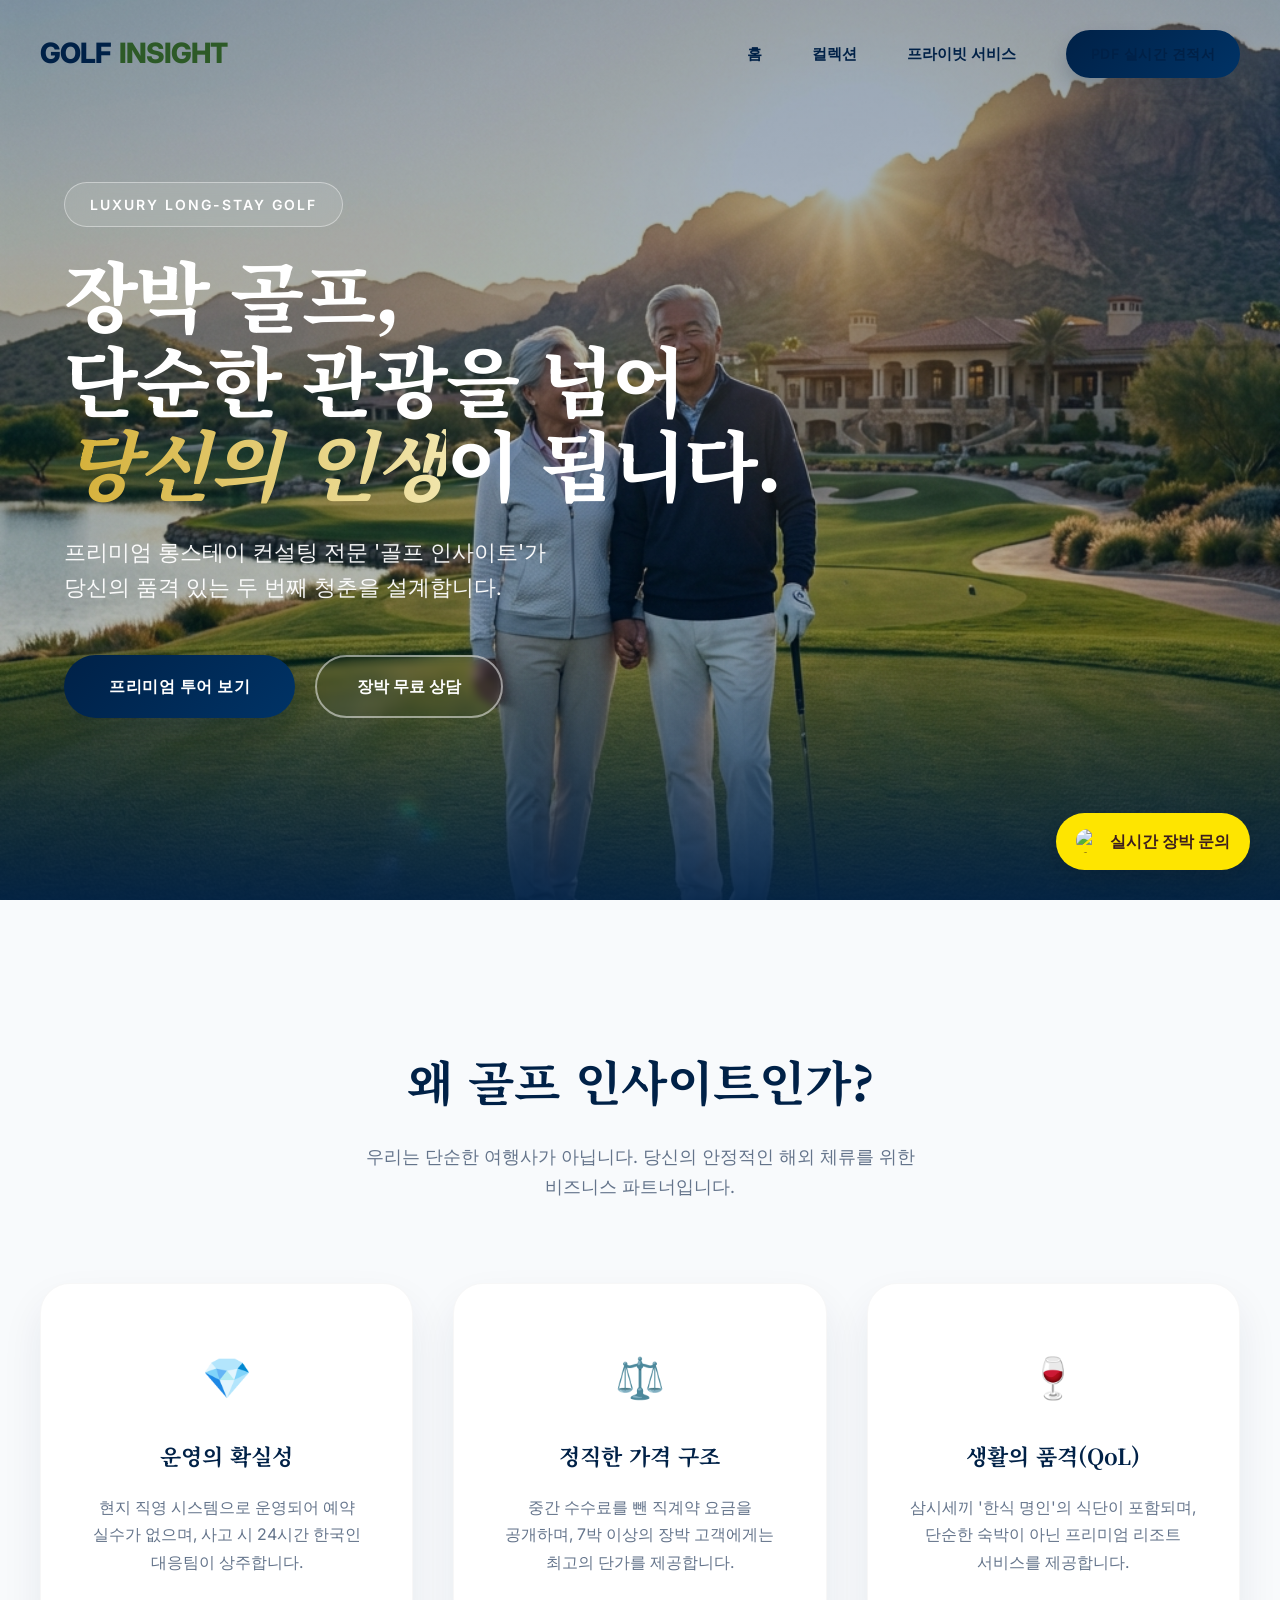
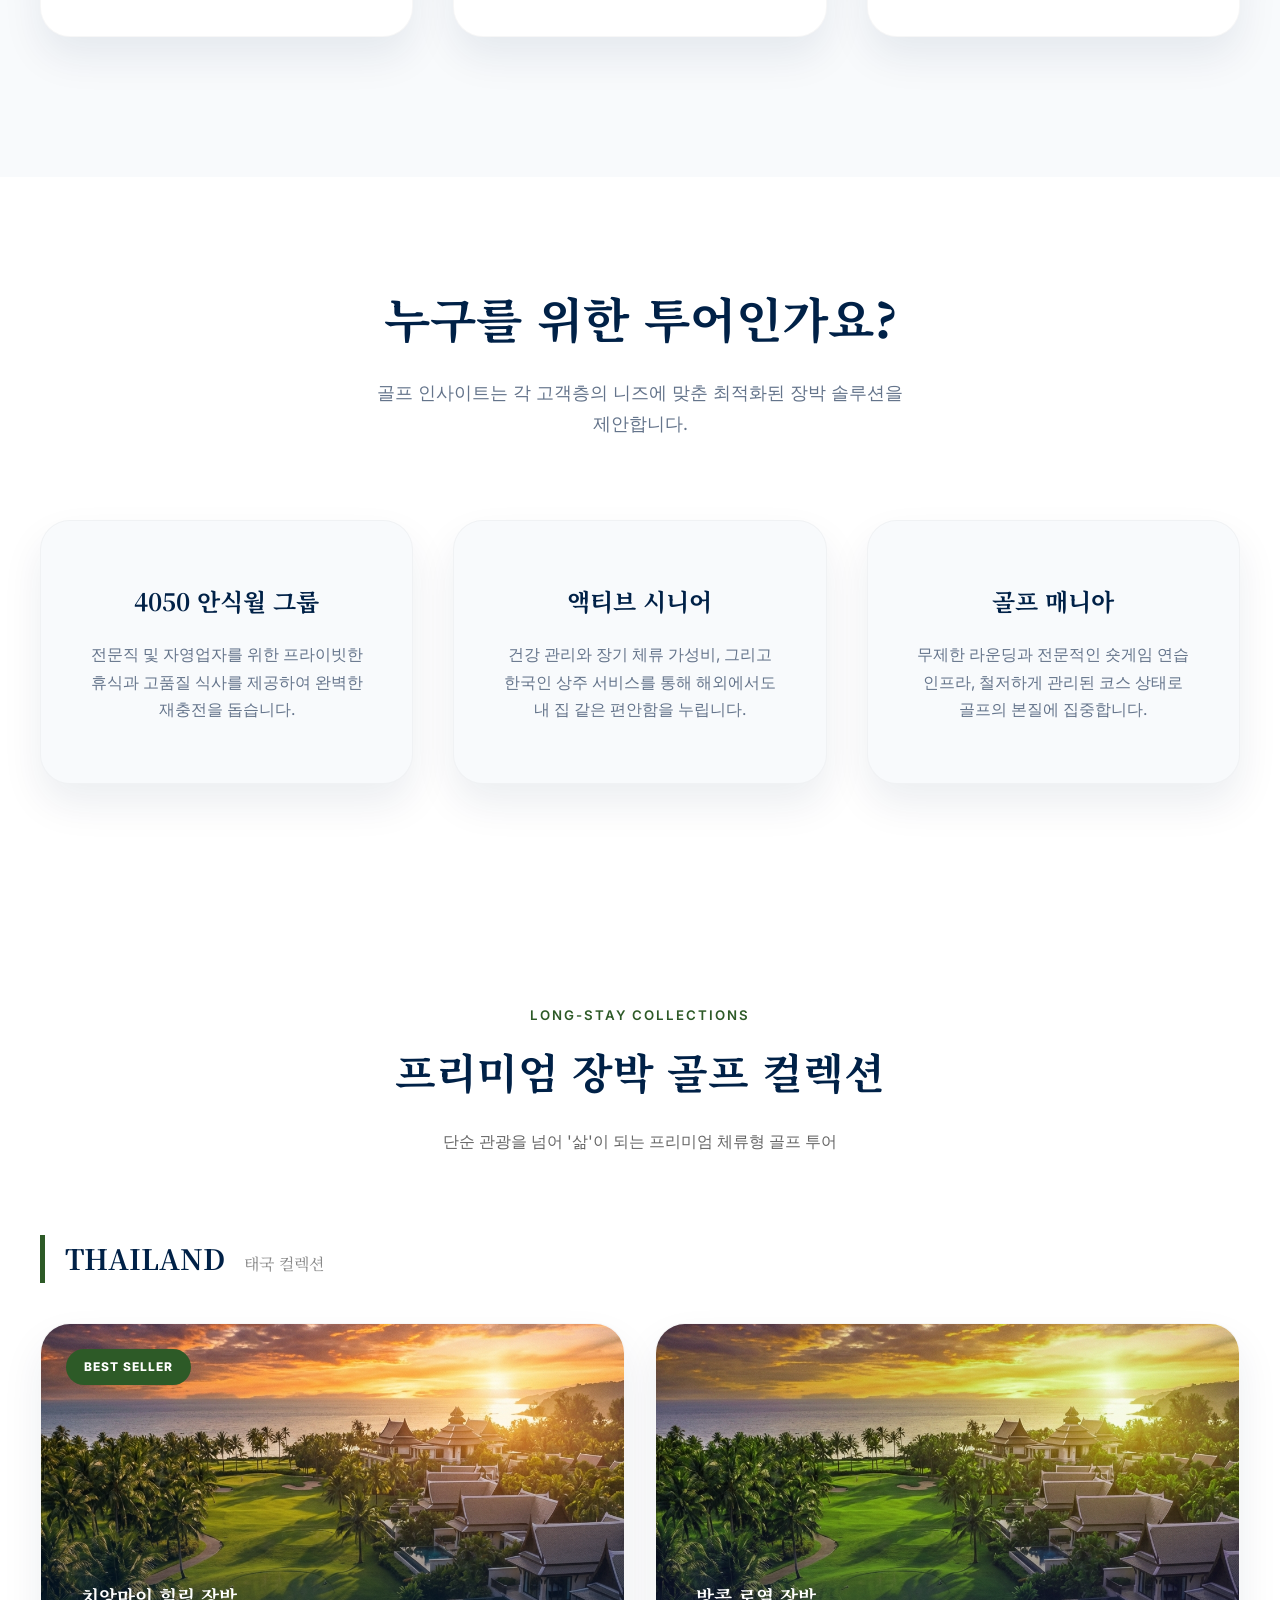
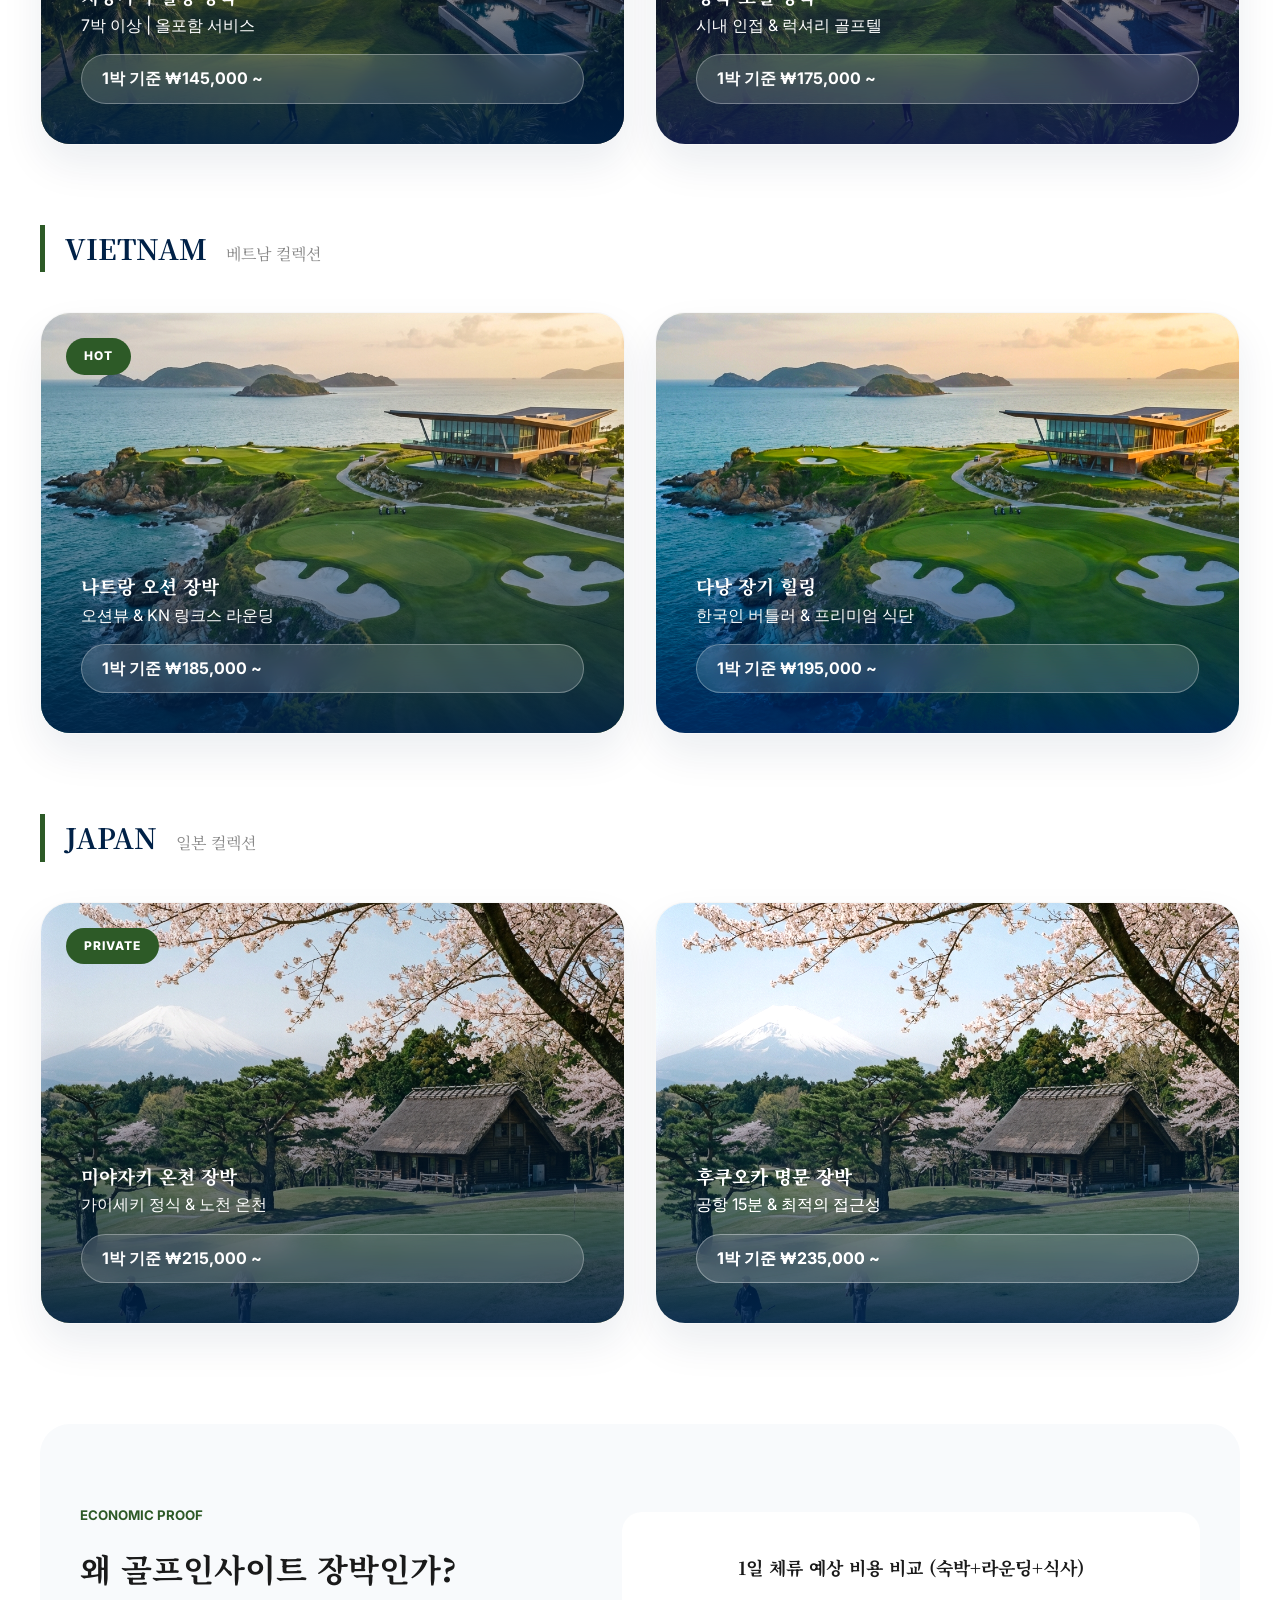
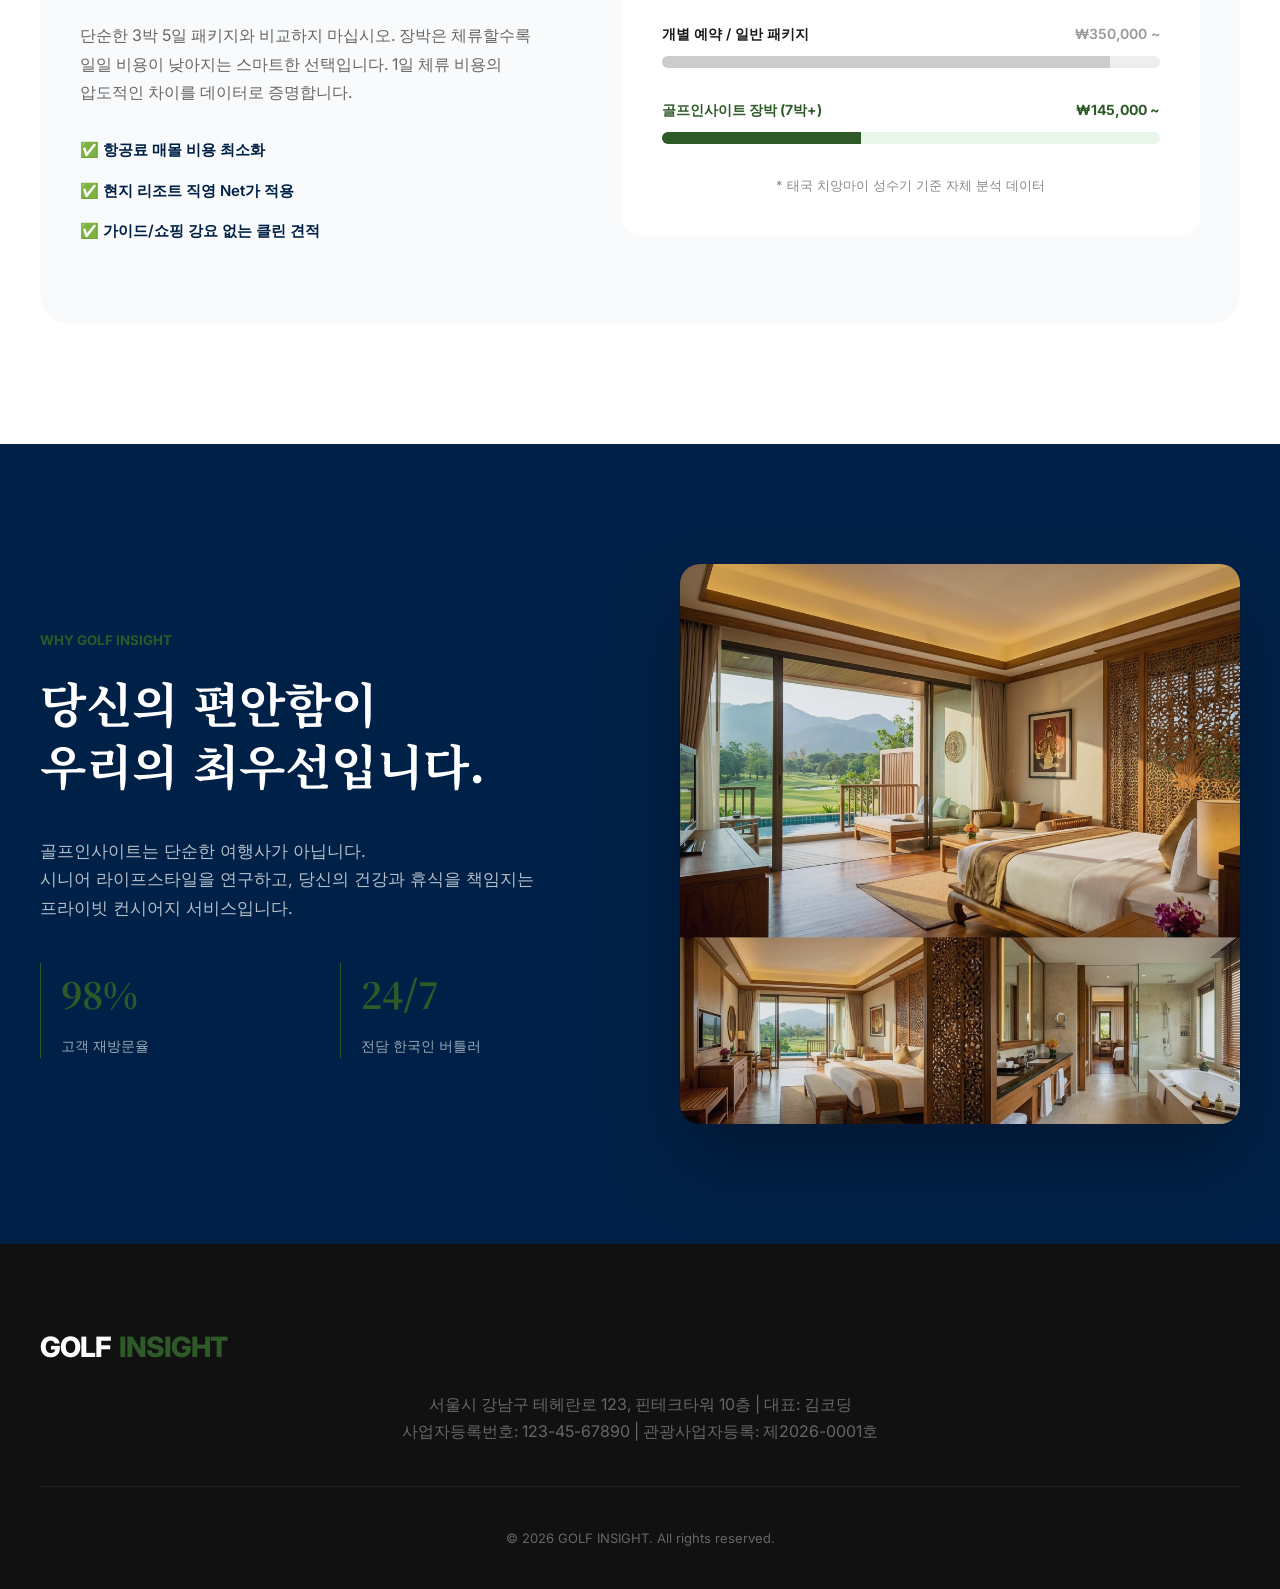
==== commit 427b5d13: "Restore and stylize Target Audience section" ====
--- a/index.html
+++ b/index.html
@@ -154,6 +154,33 @@
                         <h4 style="font-size: 22px; margin-bottom: 20px; color: var(--primary);">생활의 품격(QoL)</h4>
                         <p style="color: #64748b; font-size: 16px;">삼시세끼 '한식 명인'의 식단이 포함되며, 단순한 숙박이 아닌 프리미엄 리조트 서비스를
                             제공합니다.</p>
+                    </div>
+                </div>
+            </div>
+        </section>
+
+        <!-- Target Audience Section -->
+        <section id="audience" style="padding: 100px 0; background: #fff;">
+            <div class="container">
+                <div class="section-title text-center mb-80">
+                    <h2>누구를 위한 투어인가요?</h2>
+                    <p>골프 인사이트는 각 고객층의 니즈에 맞춘 최적화된 장박 솔루션을 제안합니다.</p>
+                </div>
+                <div style="display: grid; grid-template-columns: repeat(auto-fit, minmax(320px, 1fr)); gap: 40px;">
+                    <div class="trust-card" style="background: var(--bg-alt);">
+                        <h4 style="font-size: 24px; margin-bottom: 20px; color: var(--primary);">4050 안식월 그룹</h4>
+                        <p style="color: #64748b; font-size: 16px;">전문직 및 자영업자를 위한 프라이빗한 휴식과 고품질 식사를 제공하여 완벽한 재충전을 돕습니다.
+                        </p>
+                    </div>
+                    <div class="trust-card" style="background: var(--bg-alt);">
+                        <h4 style="font-size: 24px; margin-bottom: 20px; color: var(--primary);">액티브 시니어</h4>
+                        <p style="color: #64748b; font-size: 16px;">건강 관리와 장기 체류 가성비, 그리고 한국인 상주 서비스를 통해 해외에서도 내 집 같은
+                            편안함을 누립니다.</p>
+                    </div>
+                    <div class="trust-card" style="background: var(--bg-alt);">
+                        <h4 style="font-size: 24px; margin-bottom: 20px; color: var(--primary);">골프 매니아</h4>
+                        <p style="color: #64748b; font-size: 16px;">무제한 라운딩과 전문적인 숏게임 연습 인프라, 철저하게 관리된 코스 상태로 골프의 본질에
+                            집중합니다.</p>
                     </div>
                 </div>
             </div>
